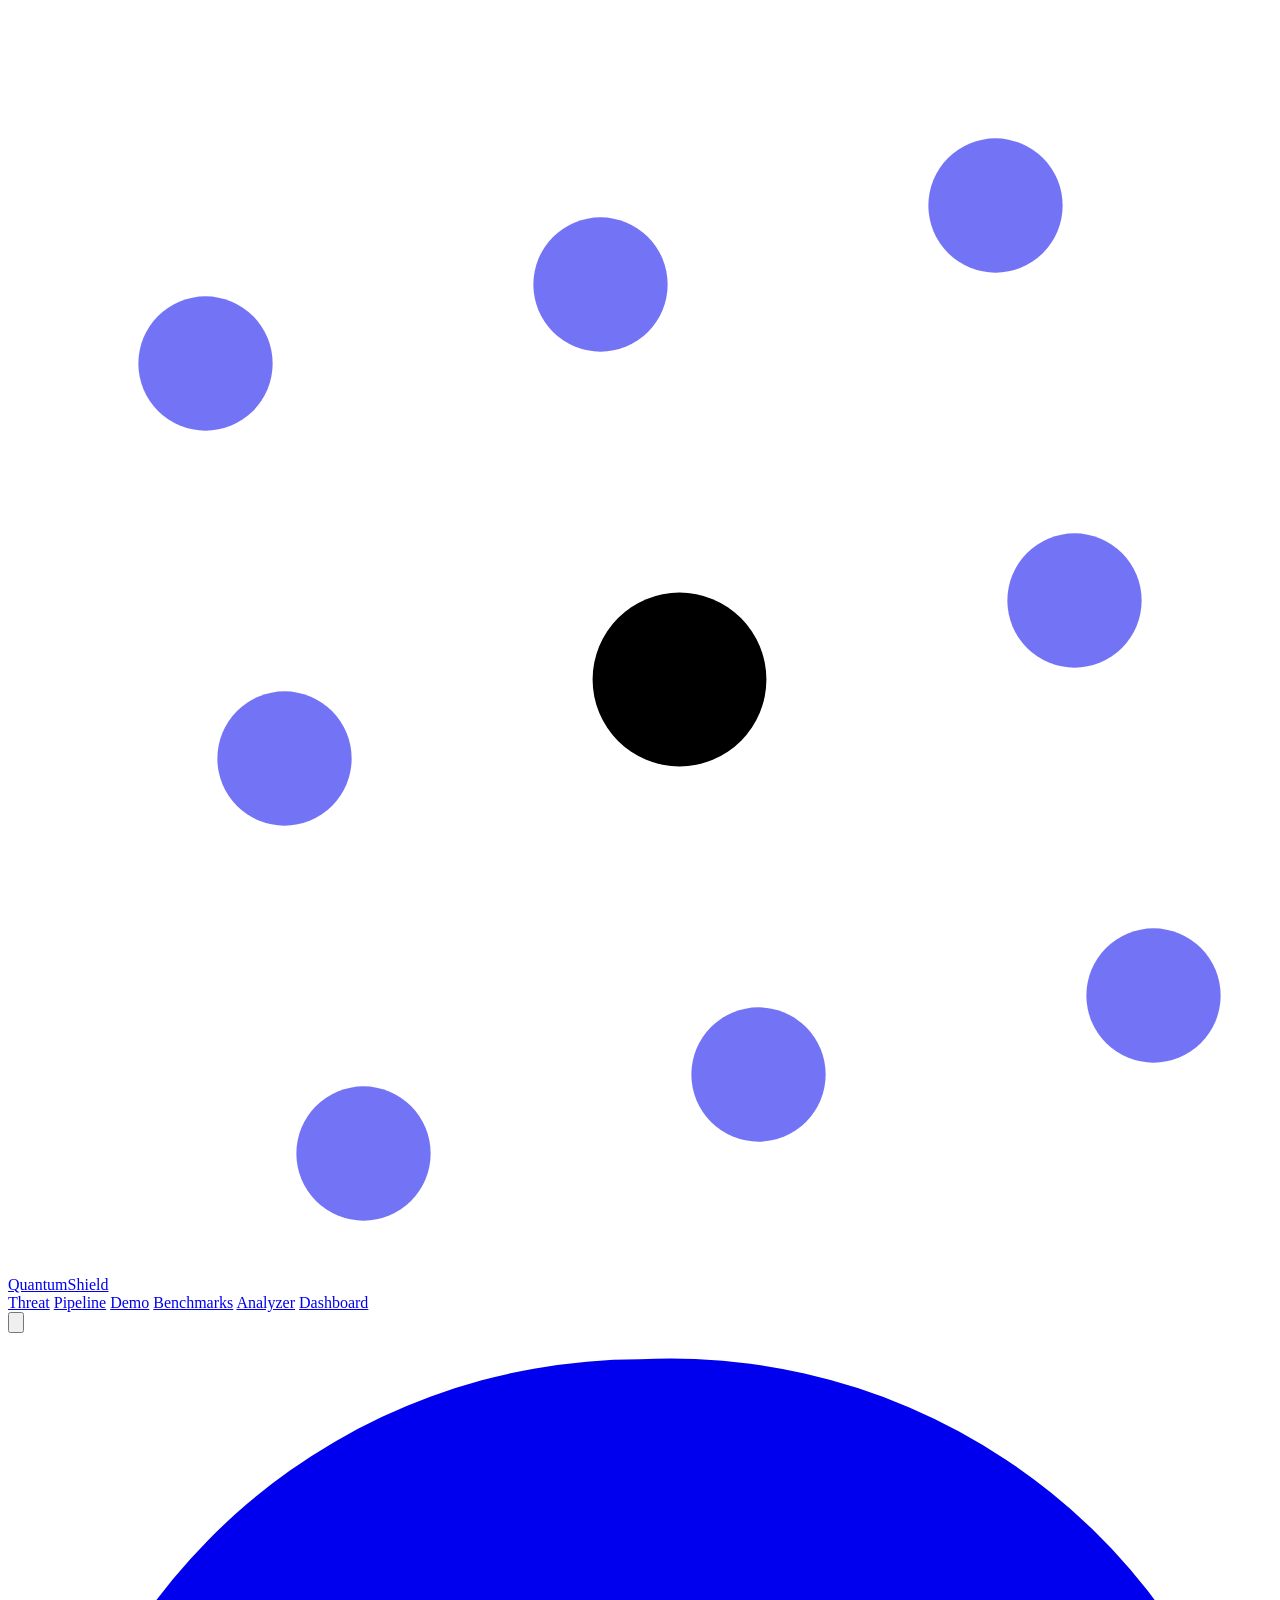
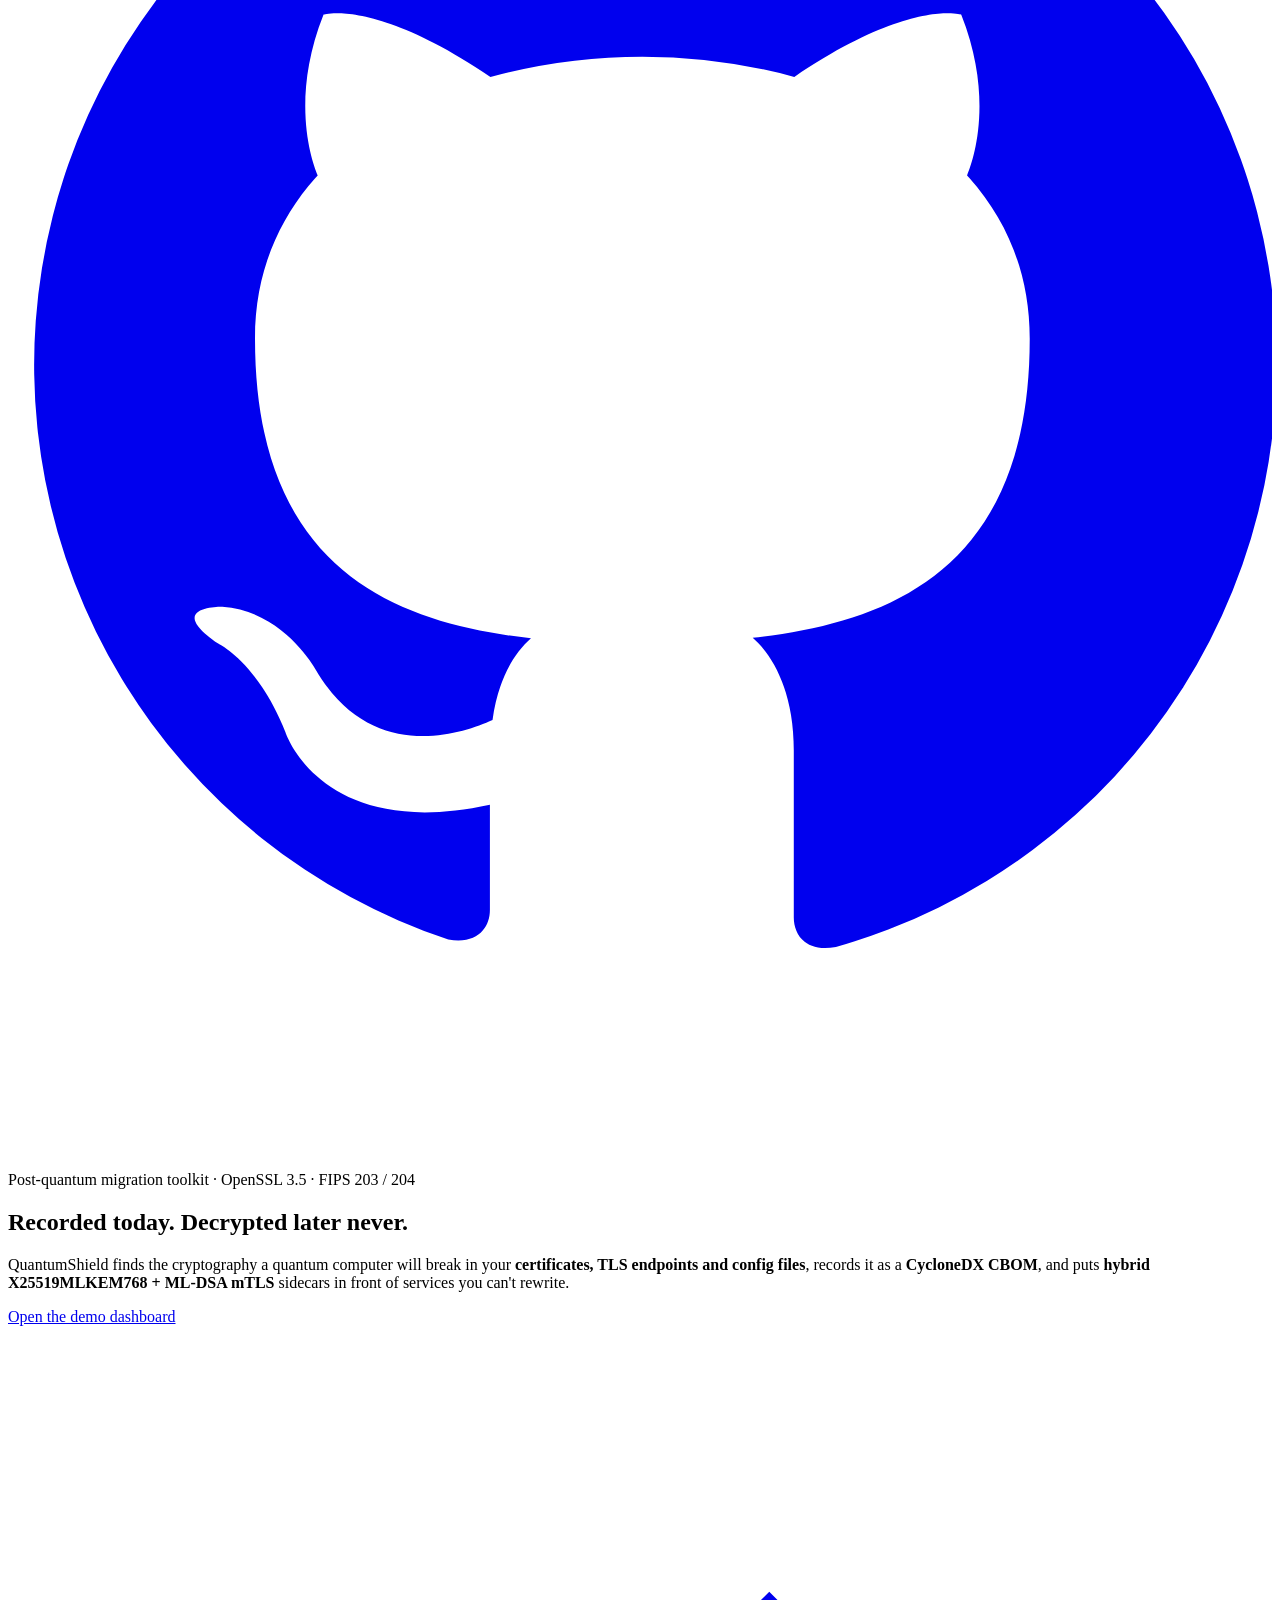
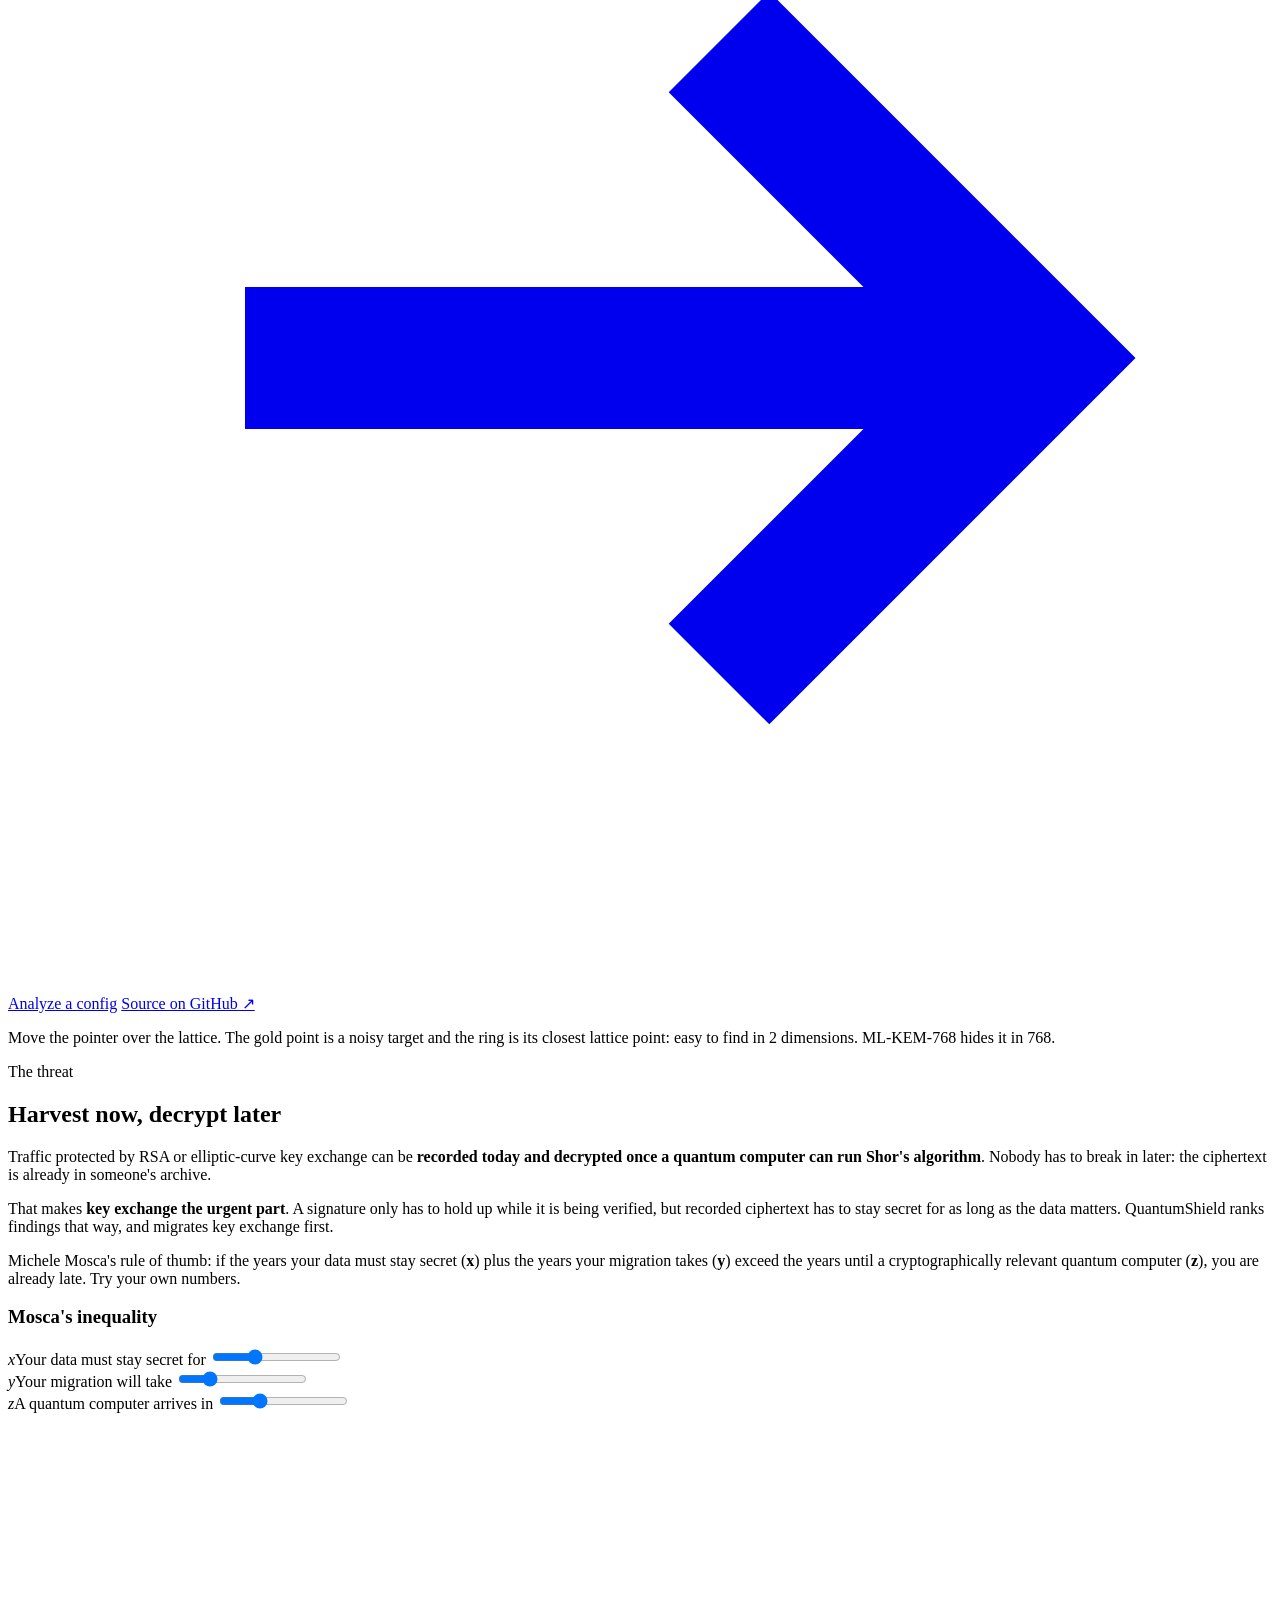
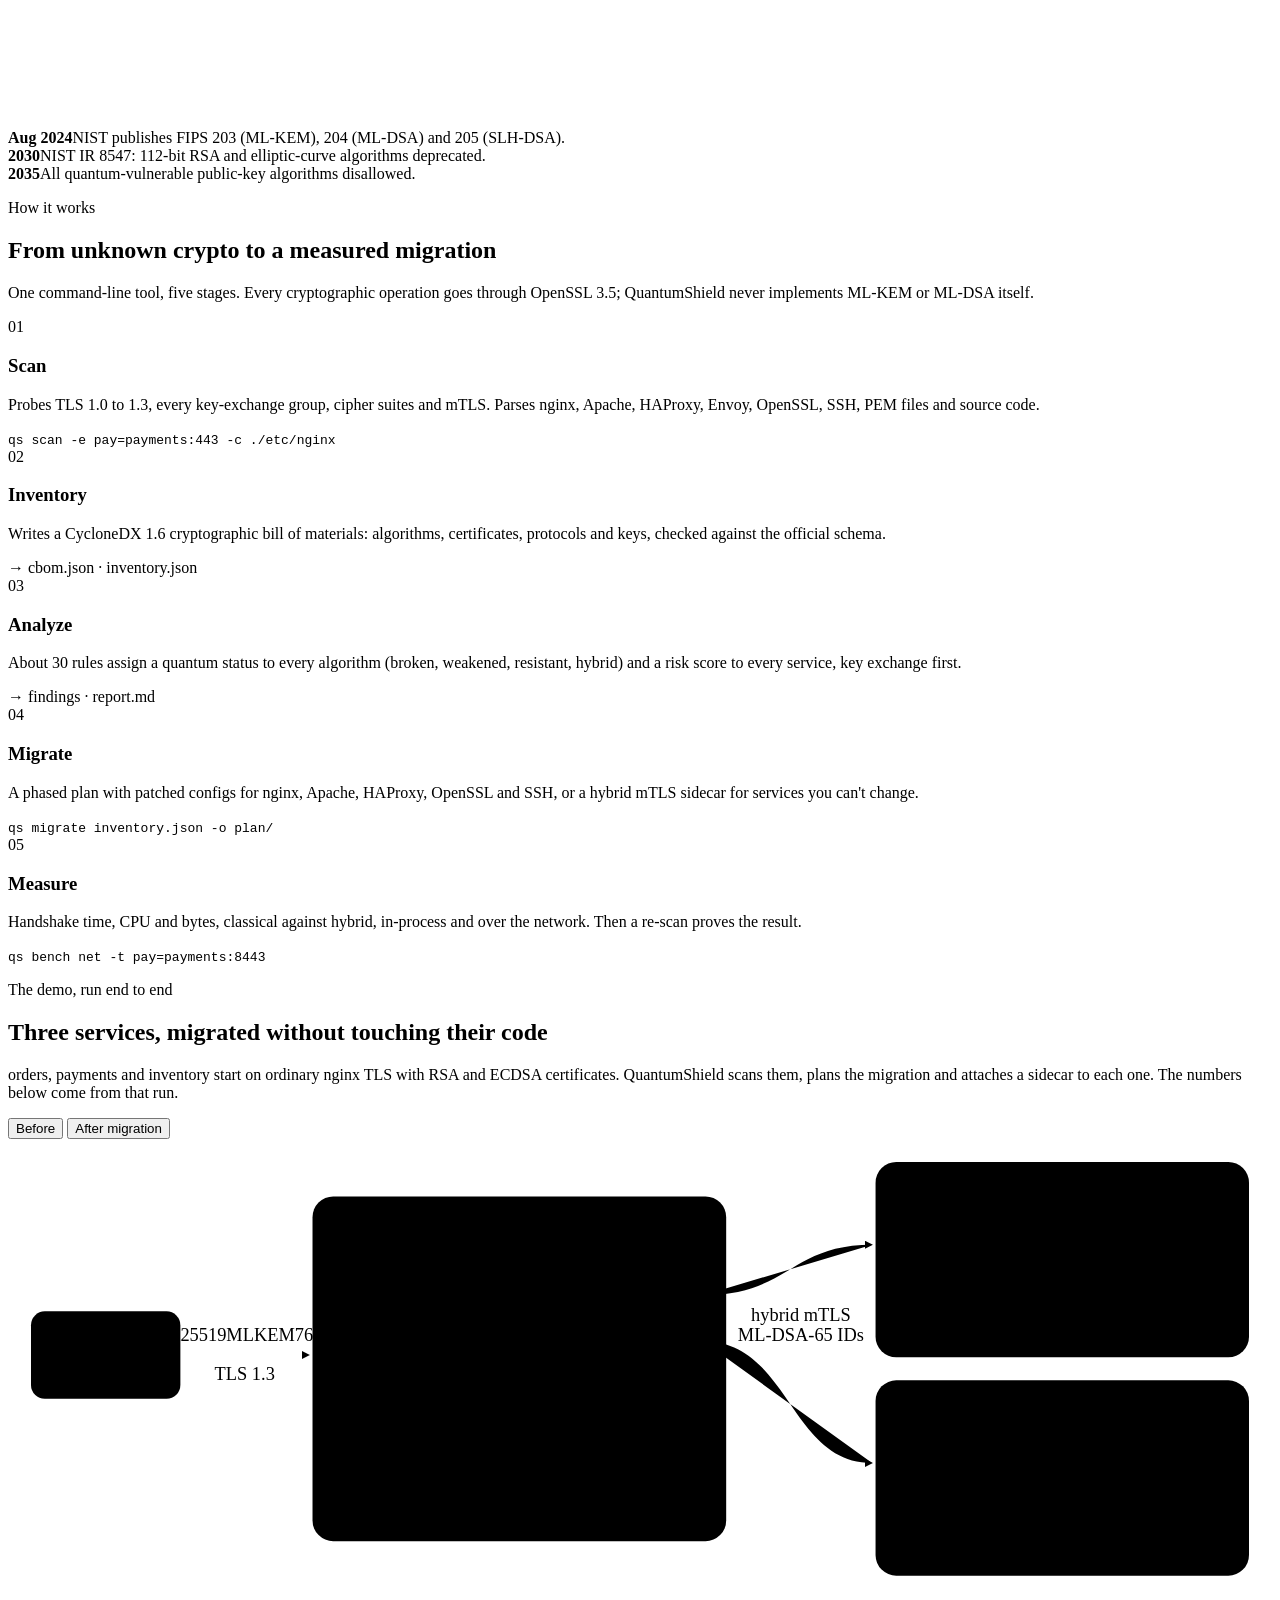
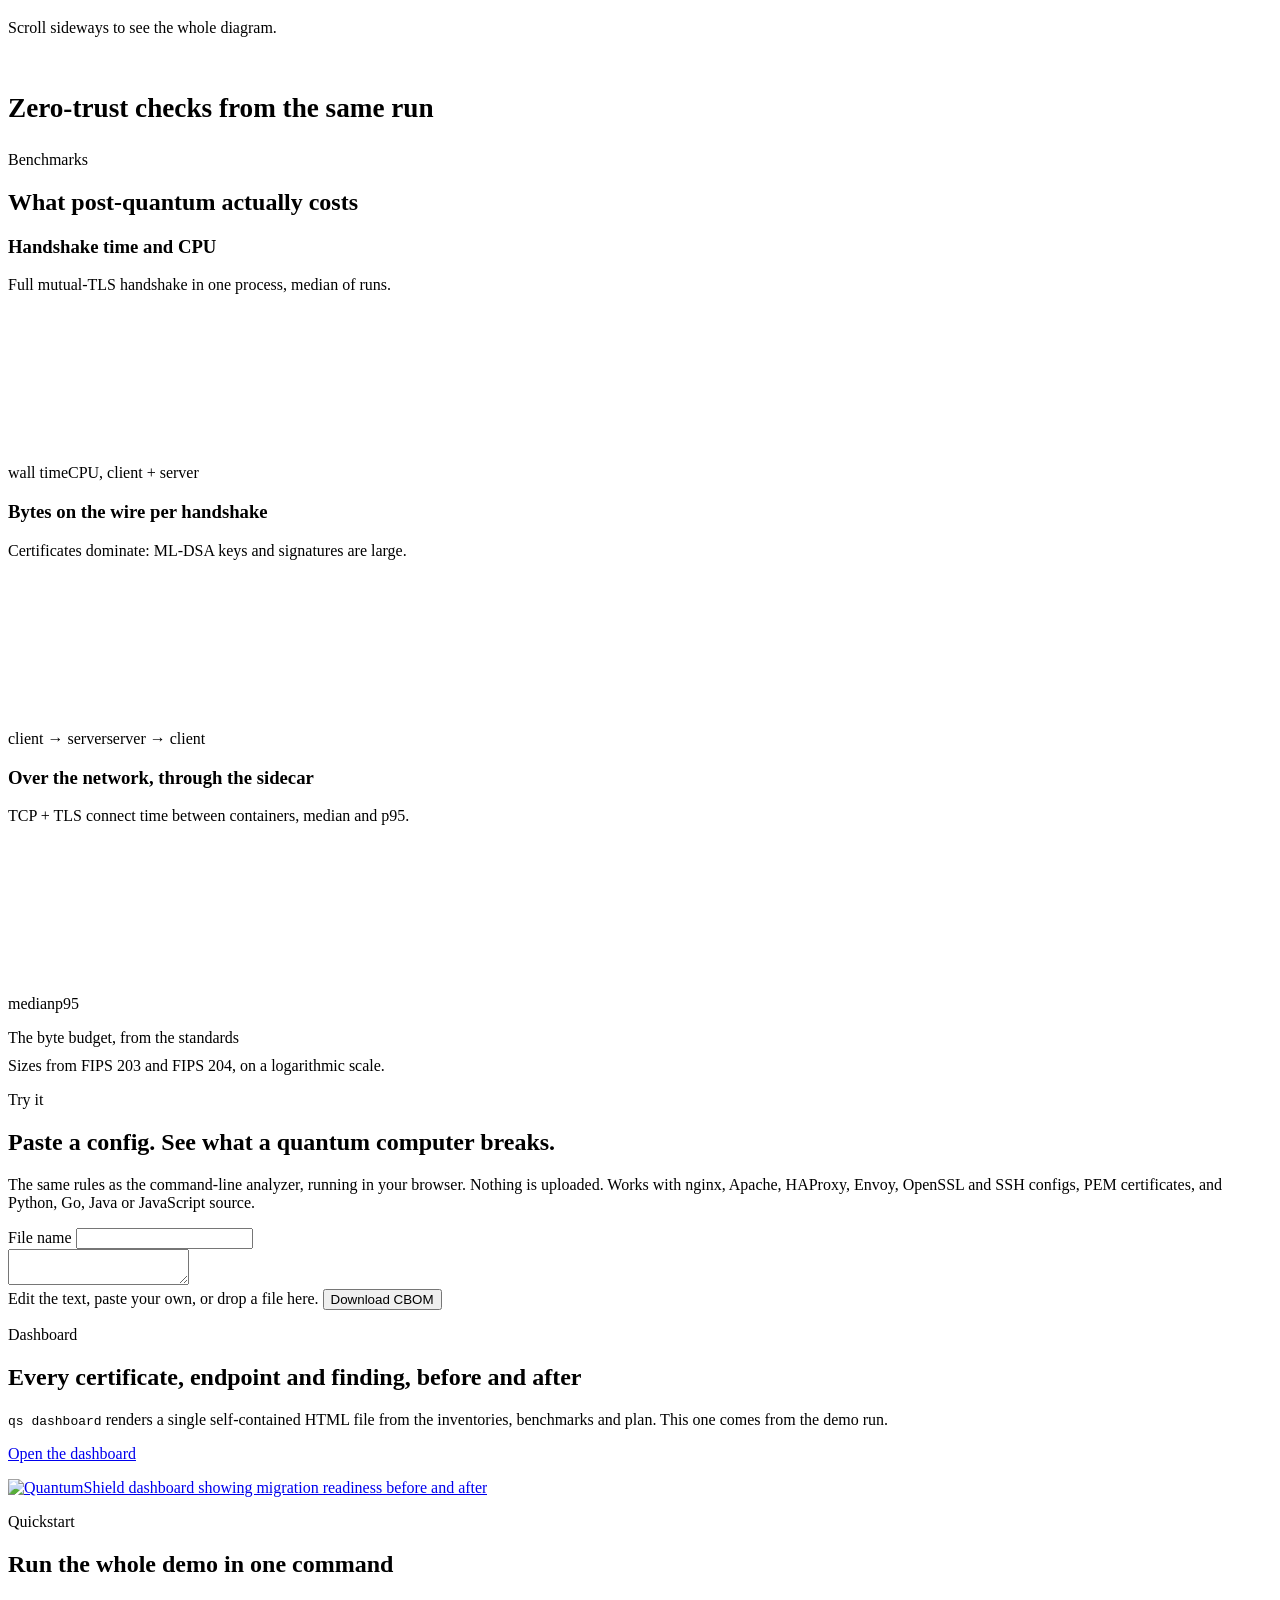
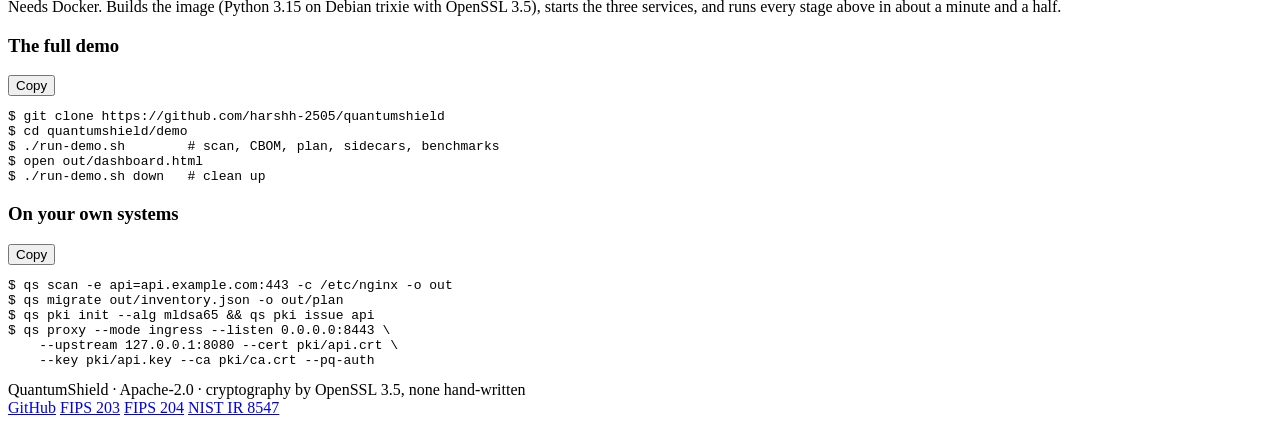
==== web/index.html @ e7e918ce "Harden the proxy and PKI, add the website and redesigned dashboard Proxy configs are validated at st" ====
<!doctype html>
<html lang="en">
<head>
<meta charset="utf-8">
<meta name="viewport" content="width=device-width, initial-scale=1, viewport-fit=cover">
<title>QuantumShield</title>
<meta name="description" content="Find the cryptography a quantum computer will break, inventory it as a CycloneDX CBOM, and move services to hybrid X25519MLKEM768 + ML-DSA mTLS without touching their code.">
<meta name="theme-color" content="#090d16">
<meta property="og:title" content="QuantumShield">
<meta property="og:description" content="Post-quantum migration toolkit: CBOM scanner, analyzer, migration planner and hybrid ML-KEM mTLS sidecar.">
<meta property="og:image" content="/assets/og.png">
<link rel="icon" href="/assets/favicon.svg" type="image/svg+xml">
<link rel="preload" href="/assets/fonts/unbounded-var.woff2" as="font" type="font/woff2" crossorigin>
<link rel="stylesheet" href="/assets/tokens.css">
<link rel="stylesheet" href="/assets/site.css">
<script src="/assets/theme.js"></script>
</head>
<body>

<header class="top">
  <div class="wrap">
    <a class="brand" href="#top" aria-label="QuantumShield home">
      <svg viewBox="0 0 32 32" aria-hidden="true">
        <g fill="currentColor" opacity=".55">
          <circle cx="5" cy="9" r="1.7"/><circle cx="15" cy="7" r="1.7"/><circle cx="25" cy="5" r="1.7"/>
          <circle cx="7" cy="19" r="1.7"/><circle cx="27" cy="15" r="1.7"/>
          <circle cx="9" cy="29" r="1.7"/><circle cx="19" cy="27" r="1.7"/><circle cx="29" cy="25" r="1.7"/>
        </g>
        <circle cx="17" cy="17" r="2.2" fill="var(--gold)"/>
        <circle cx="17" cy="17" r="6" fill="none" stroke="var(--gold)" stroke-width="1.4"/>
      </svg>
      QuantumShield
    </a>
    <nav class="nav" aria-label="Sections">
      <a href="#threat">Threat</a>
      <a href="#pipeline">Pipeline</a>
      <a href="#demo">Demo</a>
      <a href="#bench">Benchmarks</a>
      <a href="#analyzer">Analyzer</a>
      <a href="/dashboard">Dashboard</a>
    </nav>
    <div class="top-actions">
      <button class="icon-btn" id="theme" type="button" aria-label="Switch colour theme">
        <svg viewBox="0 0 24 24" fill="none" stroke="currentColor" stroke-width="1.8" aria-hidden="true"><circle cx="12" cy="12" r="4.5"/><path d="M12 2.5v2M12 19.5v2M2.5 12h2M19.5 12h2M5.3 5.3l1.4 1.4M17.3 17.3l1.4 1.4M5.3 18.7l1.4-1.4M17.3 6.7l1.4-1.4"/></svg>
      </button>
      <a class="icon-btn" href="https://github.com/harshh-2505/quantumshield" aria-label="Source code on GitHub">
        <svg viewBox="0 0 24 24" fill="currentColor" aria-hidden="true"><path d="M12 .5a11.5 11.5 0 0 0-3.64 22.41c.58.1.79-.25.79-.56v-2c-3.2.7-3.88-1.37-3.88-1.37-.52-1.33-1.28-1.69-1.28-1.69-1.05-.72.08-.7.08-.7 1.16.08 1.77 1.19 1.77 1.19 1.03 1.77 2.7 1.26 3.36.96.1-.75.4-1.26.73-1.55-2.55-.29-5.24-1.28-5.24-5.69 0-1.26.45-2.29 1.19-3.1-.12-.29-.52-1.46.11-3.05 0 0 .97-.31 3.17 1.18a11 11 0 0 1 5.77 0c2.2-1.49 3.17-1.18 3.17-1.18.63 1.59.23 2.76.11 3.05.74.81 1.19 1.84 1.19 3.1 0 4.42-2.7 5.39-5.26 5.68.41.36.78 1.06.78 2.14v3.17c0 .31.21.67.8.56A11.5 11.5 0 0 0 12 .5Z"/></svg>
      </a>
    </div>
  </div>
</header>

<main id="top">
<!-- ================================================================ hero -->
<section class="hero" aria-labelledby="hero-title">
  <canvas id="lattice" aria-hidden="true"></canvas>
  <div class="wrap">
    <p class="eyebrow">Post-quantum migration toolkit · OpenSSL 3.5 · FIPS 203 / 204</p>
    <h1 id="hero-title">Recorded today. Decrypted <span class="strike">later</span> <span class="never">never.</span></h1>
    <p class="lede">QuantumShield finds the cryptography a quantum computer will break in your
      <strong>certificates, TLS endpoints and config files</strong>, records it as a
      <strong>CycloneDX CBOM</strong>, and puts <strong>hybrid X25519MLKEM768 + ML-DSA mTLS</strong>
      sidecars in front of services you can't rewrite.</p>
    <div class="cta">
      <a class="btn btn-gold" href="/dashboard">Open the demo dashboard
        <svg viewBox="0 0 16 16" fill="none" stroke="currentColor" stroke-width="1.8" aria-hidden="true"><path d="M3 8h10M9 4l4 4-4 4"/></svg></a>
      <a class="btn btn-line" href="#analyzer">Analyze a config</a>
      <a class="btn btn-text" href="https://github.com/harshh-2505/quantumshield">Source on GitHub ↗</a>
    </div>
    <div class="readout" id="readout" aria-label="Results from the demo run"></div>
    <p class="hero-caption"><span>Move the pointer over the lattice. The gold point is a noisy target and the ring is its closest lattice point: easy to find in 2 dimensions. ML-KEM-768 hides it in 768.</span></p>
  </div>
</section>

<!-- ================================================================ threat -->
<section class="block" id="threat" aria-labelledby="threat-title">
  <div class="wrap split">
    <div class="prose">
      <p class="eyebrow">The threat</p>
      <h2 class="h-section" id="threat-title" style="color:var(--ink)">Harvest now, decrypt later</h2>
      <p>Traffic protected by RSA or elliptic-curve key exchange can be <strong>recorded today and
        decrypted once a quantum computer can run Shor's algorithm</strong>. Nobody has to break in
        later: the ciphertext is already in someone's archive.</p>
      <p>That makes <strong>key exchange the urgent part</strong>. A signature only has to hold up
        while it is being verified, but recorded ciphertext has to stay secret for as long as the
        data matters. QuantumShield ranks findings that way, and migrates key exchange first.</p>
      <p>Michele Mosca's rule of thumb: if the years your data must stay secret (<b>x</b>) plus the
        years your migration takes (<b>y</b>) exceed the years until a cryptographically relevant
        quantum computer (<b>z</b>), you are already late. Try your own numbers.</p>
    </div>
    <div class="panel mosca" id="mosca">
      <div class="mosca-top">
        <h3>Mosca's inequality</h3>
        <span class="formula" id="mosca-formula" aria-live="polite"></span>
      </div>
      <div class="sliders">
        <div class="slider">
          <label for="mx"><i>x</i>Your data must stay secret for</label>
          <output for="mx" id="mx-out"></output>
          <input type="range" id="mx" min="1" max="30" value="10">
        </div>
        <div class="slider">
          <label for="my"><i>y</i>Your migration will take</label>
          <output for="my" id="my-out"></output>
          <input type="range" id="my" min="1" max="15" value="4">
        </div>
        <div class="slider">
          <label for="mz"><i>z</i>A quantum computer arrives in</label>
          <output for="mz" id="mz-out"></output>
          <input type="range" id="mz" min="2" max="30" value="10">
        </div>
      </div>
      <svg class="timeline" id="mosca-chart" viewBox="0 0 640 150" preserveAspectRatio="xMinYMin meet" role="img" aria-label="Timeline of migration, secrecy window and quantum computer arrival"></svg>
      <div class="verdict" id="mosca-verdict"><span class="dot"></span><p></p></div>
      <div class="milestones">
        <div><b>Aug 2024</b><span>NIST publishes FIPS 203 (ML-KEM), 204 (ML-DSA) and 205 (SLH-DSA).</span></div>
        <div><b>2030</b><span>NIST IR 8547: 112-bit RSA and elliptic-curve algorithms deprecated.</span></div>
        <div><b>2035</b><span>All quantum-vulnerable public-key algorithms disallowed.</span></div>
      </div>
    </div>
  </div>
</section>

<!-- ================================================================ pipeline -->
<section class="block" id="pipeline" aria-labelledby="pipeline-title">
  <div class="wrap">
    <div class="head">
      <p class="eyebrow">How it works</p>
      <h2 class="h-section" id="pipeline-title">From unknown crypto to a measured migration</h2>
      <p class="lede">One command-line tool, five stages. Every cryptographic operation goes through
        OpenSSL 3.5; QuantumShield never implements ML-KEM or ML-DSA itself.</p>
    </div>
    <ol class="pipeline" style="list-style:none;margin:0;padding:0">
      <li class="step">
        <span class="n">01</span>
        <h3>Scan</h3>
        <p>Probes TLS 1.0 to 1.3, every key-exchange group, cipher suites and mTLS. Parses nginx, Apache, HAProxy, Envoy, OpenSSL, SSH, PEM files and source code.</p>
        <code>qs scan -e pay=payments:443 -c ./etc/nginx</code>
      </li>
      <li class="step">
        <span class="n">02</span>
        <h3>Inventory</h3>
        <p>Writes a CycloneDX 1.6 cryptographic bill of materials: algorithms, certificates, protocols and keys, checked against the official schema.</p>
        <span class="out">→ cbom.json · inventory.json</span>
      </li>
      <li class="step">
        <span class="n">03</span>
        <h3>Analyze</h3>
        <p>About 30 rules assign a quantum status to every algorithm (broken, weakened, resistant, hybrid) and a risk score to every service, key exchange first.</p>
        <span class="out">→ findings · report.md</span>
      </li>
      <li class="step">
        <span class="n">04</span>
        <h3>Migrate</h3>
        <p>A phased plan with patched configs for nginx, Apache, HAProxy, OpenSSL and SSH, or a hybrid mTLS sidecar for services you can't change.</p>
        <code>qs migrate inventory.json -o plan/</code>
      </li>
      <li class="step">
        <span class="n">05</span>
        <h3>Measure</h3>
        <p>Handshake time, CPU and bytes, classical against hybrid, in-process and over the network. Then a re-scan proves the result.</p>
        <code>qs bench net -t pay=payments:8443</code>
      </li>
    </ol>
  </div>
</section>

<!-- ================================================================ demo -->
<section class="block" id="demo" aria-labelledby="demo-title">
  <div class="wrap">
    <div class="head">
      <p class="eyebrow">The demo, run end to end</p>
      <h2 class="h-section" id="demo-title">Three services, migrated without touching their code</h2>
      <p class="lede">orders, payments and inventory start on ordinary nginx TLS with RSA and ECDSA
        certificates. QuantumShield scans them, plans the migration and attaches a sidecar to each
        one. The numbers below come from that run.</p>
    </div>
    <div class="demo-bar">
      <div class="seg" role="group" aria-label="Show results">
        <button type="button" id="show-before" aria-pressed="false">Before</button>
        <button type="button" id="show-after" aria-pressed="true">After migration</button>
      </div>
      <span class="small mono" id="demo-meta"></span>
    </div>
    <div class="svc-grid" id="services"></div>

    <div class="panel arch" role="img" aria-label="Architecture: each service gets a QuantumShield sidecar in its network namespace; services talk over hybrid ML-KEM mTLS">
      <svg viewBox="0 0 1100 400" aria-hidden="true">
        <defs>
          <marker id="ah" viewBox="0 0 10 10" refX="9" refY="5" markerWidth="7" markerHeight="7" orient="auto-start-reverse">
            <path d="M0 0L10 5L0 10z" class="ah"/>
          </marker>
        </defs>
        <!-- client -->
        <rect x="20" y="150" width="130" height="76" rx="12" class="box"/>
        <text x="85" y="183" text-anchor="middle" class="t1">client</text>
        <text x="85" y="204" text-anchor="middle" class="t3">curl · scanner</text>
        <path d="M150 188 H262" class="flow" marker-end="url(#ah)"/>
        <text x="206" y="176" text-anchor="middle" class="t4">X25519MLKEM768</text>
        <text x="206" y="210" text-anchor="middle" class="t3">TLS 1.3</text>

        <!-- orders pod -->
        <rect x="265" y="50" width="360" height="300" rx="18" class="pod"/>
        <text x="287" y="82" class="t1">orders</text>
        <text x="603" y="82" text-anchor="end" class="t3">one network namespace</text>
        <rect x="285" y="104" width="320" height="104" rx="12" class="sc"/>
        <text x="303" y="132" class="t2">QuantumShield sidecar</text>
        <text x="303" y="156" class="t3">ingress :8443  policy prefer</text>
        <text x="303" y="178" class="t3">egress  :9001 → payments</text>
        <text x="303" y="198" class="t3">egress  :9002 → inventory</text>
        <path d="M445 208 V252" class="loop"/>
        <text x="455" y="236" class="t3">loopback</text>
        <rect x="285" y="252" width="320" height="76" rx="12" class="box"/>
        <text x="303" y="282" class="t2">nginx · 127.0.0.1:443</text>
        <text x="303" y="306" class="t3">RSA-2048 certificate, unchanged</text>

        <!-- links -->
        <path d="M605 136 C 680 136, 680 92, 752 92" class="flow pq" marker-end="url(#ah)"/>
        <path d="M605 176 C 680 176, 680 282, 752 282" class="flow pq" marker-end="url(#ah)"/>
        <text x="690" y="158" text-anchor="middle" class="t4">hybrid mTLS</text>
        <text x="690" y="176" text-anchor="middle" class="t3">ML-DSA-65 IDs</text>

        <!-- payments pod -->
        <rect x="755" y="20" width="325" height="170" rx="18" class="pod"/>
        <text x="775" y="50" class="t1">payments</text>
        <rect x="773" y="64" width="289" height="62" rx="10" class="sc"/>
        <text x="789" y="90" class="t2">sidecar :8443  strict</text>
        <text x="789" y="112" class="t3">allow: spiffe://…/orders</text>
        <rect x="773" y="138" width="289" height="38" rx="10" class="box"/>
        <text x="789" y="162" class="t3">nginx · 127.0.0.1:443 · ECDSA P-256</text>

        <!-- inventory pod -->
        <rect x="755" y="210" width="325" height="170" rx="18" class="pod"/>
        <text x="775" y="240" class="t1">inventory</text>
        <rect x="773" y="254" width="289" height="62" rx="10" class="sc"/>
        <text x="789" y="280" class="t2">sidecar :8443  strict</text>
        <text x="789" y="302" class="t3">allow: spiffe://…/orders</text>
        <rect x="773" y="328" width="289" height="38" rx="10" class="box"/>
        <text x="789" y="352" class="t3">nginx · 127.0.0.1:443 · RSA-2048</text>
      </svg>
      <p class="arch-hint">Scroll sideways to see the whole diagram.</p>
    </div>

    <div class="head" style="margin:56px 0 0">
      <h3 class="h-section" style="font-size:clamp(1.3rem,2.4vw,1.7rem)">Zero-trust checks from the same run</h3>
    </div>
    <div class="zt" id="zt"></div>
  </div>
</section>

<!-- ================================================================ bench -->
<section class="block" id="bench" aria-labelledby="bench-title">
  <div class="wrap">
    <div class="head">
      <p class="eyebrow">Benchmarks</p>
      <h2 class="h-section" id="bench-title">What post-quantum actually costs</h2>
      <p class="lede" id="bench-lede"></p>
    </div>
    <div class="takeaway" id="takeaway"></div>
    <div class="bench-grid">
      <div class="panel chart">
        <h3>Handshake time and CPU</h3>
        <p class="sub">Full mutual-TLS handshake in one process, median of <span id="iters"></span> runs.</p>
        <svg id="ch-time" role="img" aria-label="Handshake time by scenario"></svg>
        <div class="legend"><span style="--c:var(--gold)">wall time</span><span style="--c:var(--info)">CPU, client + server</span></div>
      </div>
      <div class="panel chart">
        <h3>Bytes on the wire per handshake</h3>
        <p class="sub">Certificates dominate: ML-DSA keys and signatures are large.</p>
        <svg id="ch-bytes" role="img" aria-label="Bytes per handshake by scenario"></svg>
        <div class="legend"><span style="--c:var(--gold)">client → server</span><span style="--c:color-mix(in srgb, var(--gold) 45%, var(--bg-3))">server → client</span></div>
      </div>
      <div class="panel chart">
        <h3>Over the network, through the sidecar</h3>
        <p class="sub">TCP + TLS connect time between containers, median and p95.</p>
        <svg id="ch-net" role="img" aria-label="Connect time by network path"></svg>
        <div class="legend"><span style="--c:var(--safe)">median</span><span style="--c:color-mix(in srgb, var(--safe) 35%, var(--bg-3))">p95</span></div>
      </div>
      <div class="panel budget" id="budget">
        <h3 style="font:600 1rem var(--body)">The byte budget, from the standards</h3>
        <p class="sub small" style="margin-top:-6px">Sizes from FIPS 203 and FIPS 204, on a logarithmic scale.</p>
      </div>
    </div>
  </div>
</section>

<!-- ================================================================ analyzer -->
<section class="block" id="analyzer" aria-labelledby="an-title">
  <div class="wrap">
    <div class="head">
      <p class="eyebrow">Try it</p>
      <h2 class="h-section" id="an-title">Paste a config. See what a quantum computer breaks.</h2>
      <p class="lede">The same rules as the command-line analyzer, running in your browser. Nothing is
        uploaded. Works with nginx, Apache, HAProxy, Envoy, OpenSSL and SSH configs, PEM
        certificates, and Python, Go, Java or JavaScript source.</p>
    </div>
    <div class="an">
      <div class="panel an-in">
        <div class="tabs" role="tablist" aria-label="Sample files" id="an-tabs"></div>
        <div class="an-file">
          <label class="label" for="an-name">File name</label>
          <input id="an-name" spellcheck="false" autocomplete="off">
        </div>
        <div class="editor">
          <div class="gutter" id="an-gutter" aria-hidden="true"></div>
          <textarea id="an-text" spellcheck="false" autocomplete="off" aria-label="File contents"></textarea>
        </div>
        <div class="an-foot">
          <span class="small">Edit the text, paste your own, or drop a file here.</span>
          <button class="btn btn-line" type="button" id="an-cbom">Download CBOM</button>
        </div>
      </div>
      <div class="panel an-out" id="an-out" aria-live="polite"></div>
    </div>
  </div>
</section>

<!-- ================================================================ dashboard + quickstart -->
<section class="block" id="dashboard" aria-labelledby="dash-title">
  <div class="wrap dash-band">
    <div class="prose">
      <p class="eyebrow">Dashboard</p>
      <h2 class="h-section" id="dash-title" style="color:var(--ink)">Every certificate, endpoint and finding, before and after</h2>
      <p><code>qs dashboard</code> renders a single self-contained HTML file from the inventories,
        benchmarks and plan. This one comes from the demo run.</p>
      <p><a class="btn btn-gold" href="/dashboard" style="margin-top:8px">Open the dashboard</a></p>
    </div>
    <a class="shot" href="/dashboard" aria-label="Open the dashboard">
      <img src="/assets/dashboard-preview.webp" alt="QuantumShield dashboard showing migration readiness before and after" width="1400" height="900" loading="lazy">
    </a>
  </div>
</section>

<section class="block" id="start" aria-labelledby="start-title">
  <div class="wrap">
    <div class="head">
      <p class="eyebrow">Quickstart</p>
      <h2 class="h-section" id="start-title">Run the whole demo in one command</h2>
      <p class="lede">Needs Docker. Builds the image (Python 3.15 on Debian trixie with OpenSSL 3.5),
        starts the three services, and runs every stage above in about a minute and a half.</p>
    </div>
    <div class="qs-grid">
      <div>
        <h3>The full demo</h3>
        <div class="code"><button class="copy" type="button">Copy</button><pre><span class="p">$ </span>git clone https://github.com/harshh-2505/quantumshield
<span class="p">$ </span>cd quantumshield/demo
<span class="p">$ </span>./run-demo.sh        <span class="c"># scan, CBOM, plan, sidecars, benchmarks</span>
<span class="p">$ </span>open out/dashboard.html
<span class="p">$ </span>./run-demo.sh down   <span class="c"># clean up</span></pre></div>
      </div>
      <div>
        <h3>On your own systems</h3>
        <div class="code"><button class="copy" type="button">Copy</button><pre><span class="p">$ </span>qs scan -e api=api.example.com:443 -c /etc/nginx -o out
<span class="p">$ </span>qs migrate out/inventory.json -o out/plan
<span class="p">$ </span>qs pki init --alg mldsa65 &amp;&amp; qs pki issue api
<span class="p">$ </span>qs proxy --mode ingress --listen 0.0.0.0:8443 \
    --upstream 127.0.0.1:8080 --cert pki/api.crt \
    --key pki/api.key --ca pki/ca.crt --pq-auth</pre></div>
      </div>
    </div>
  </div>
</section>
</main>

<footer>
  <div class="wrap">
    <span>QuantumShield · Apache-2.0 · cryptography by OpenSSL 3.5, none hand-written</span>
    <nav aria-label="Footer">
      <a href="https://github.com/harshh-2505/quantumshield">GitHub</a>
      <a href="https://csrc.nist.gov/pubs/fips/203/final">FIPS 203</a>
      <a href="https://csrc.nist.gov/pubs/fips/204/final">FIPS 204</a>
      <a href="https://csrc.nist.gov/pubs/ir/8547/ipd">NIST IR 8547</a>
    </nav>
  </div>
</footer>

<script src="/assets/demo-data.js"></script>
<script src="/assets/analyzer.js"></script>
<script src="/assets/site.js"></script>
</body>
</html>
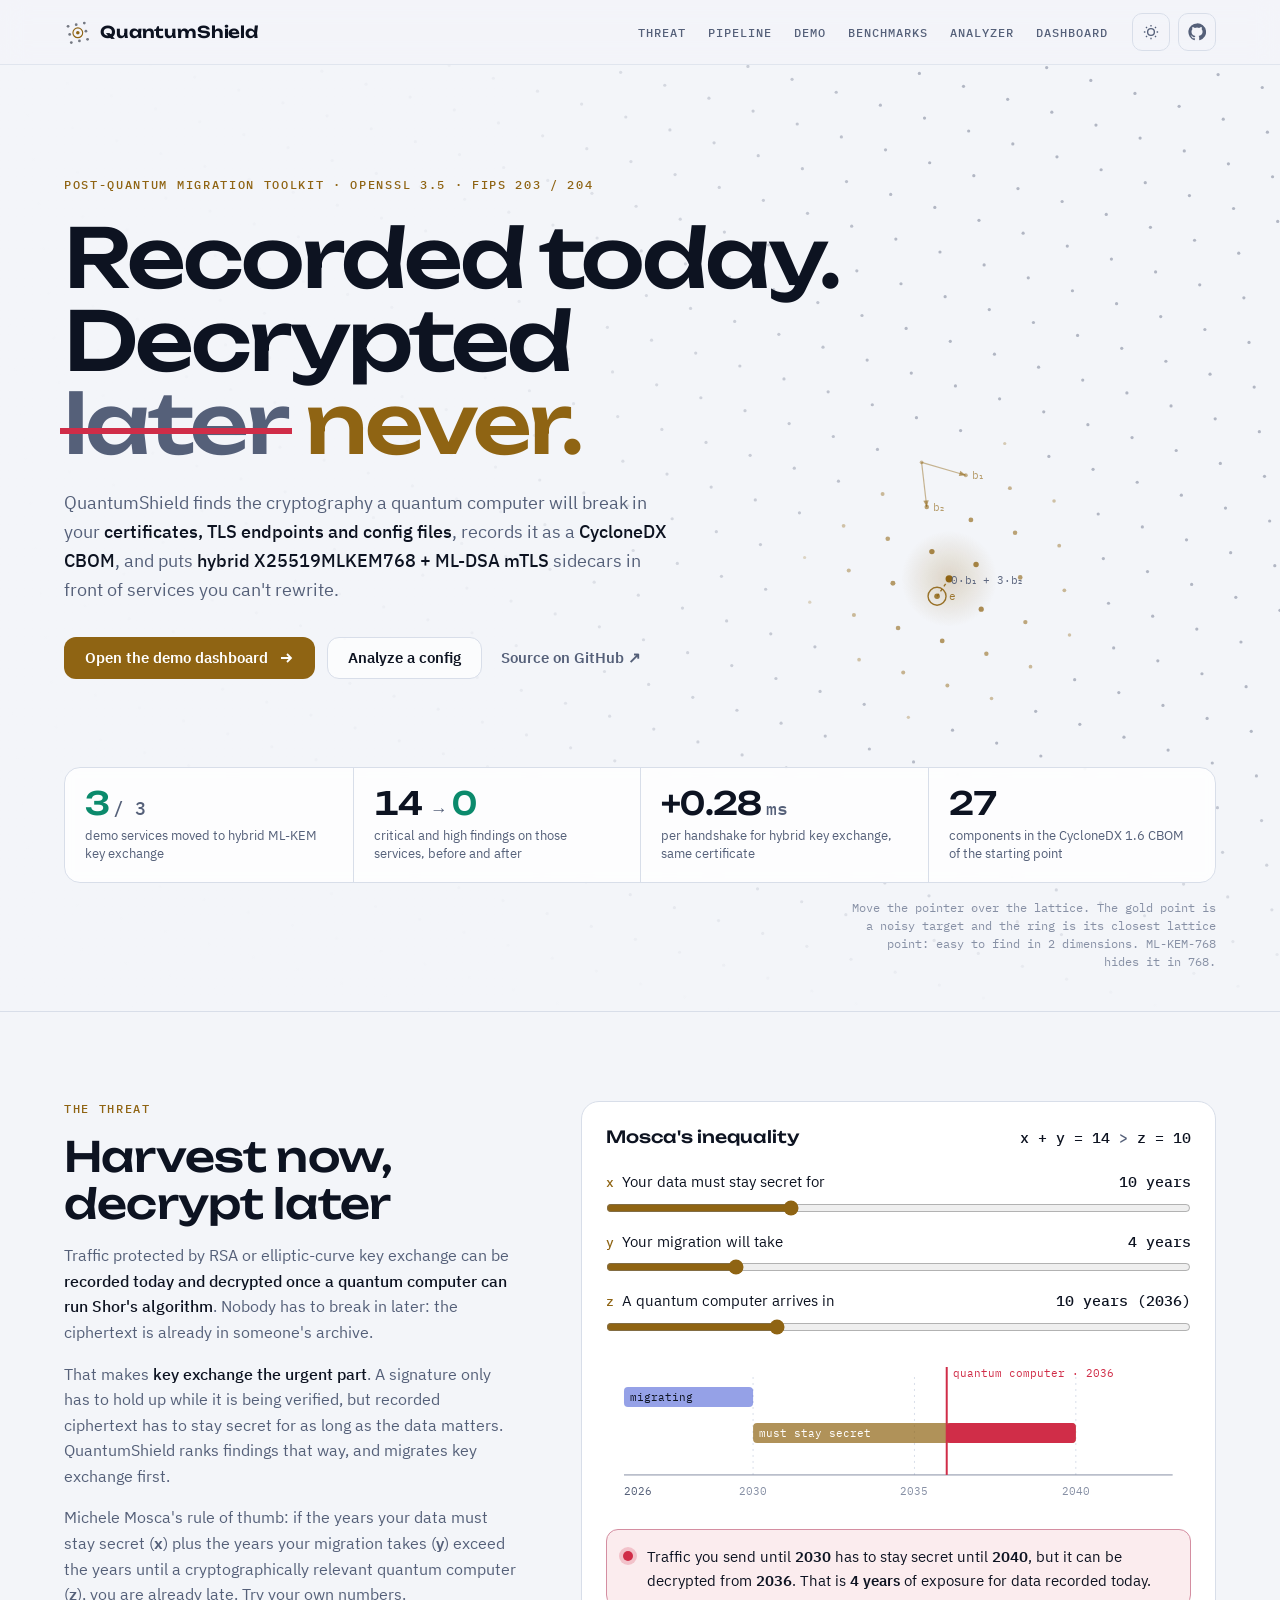
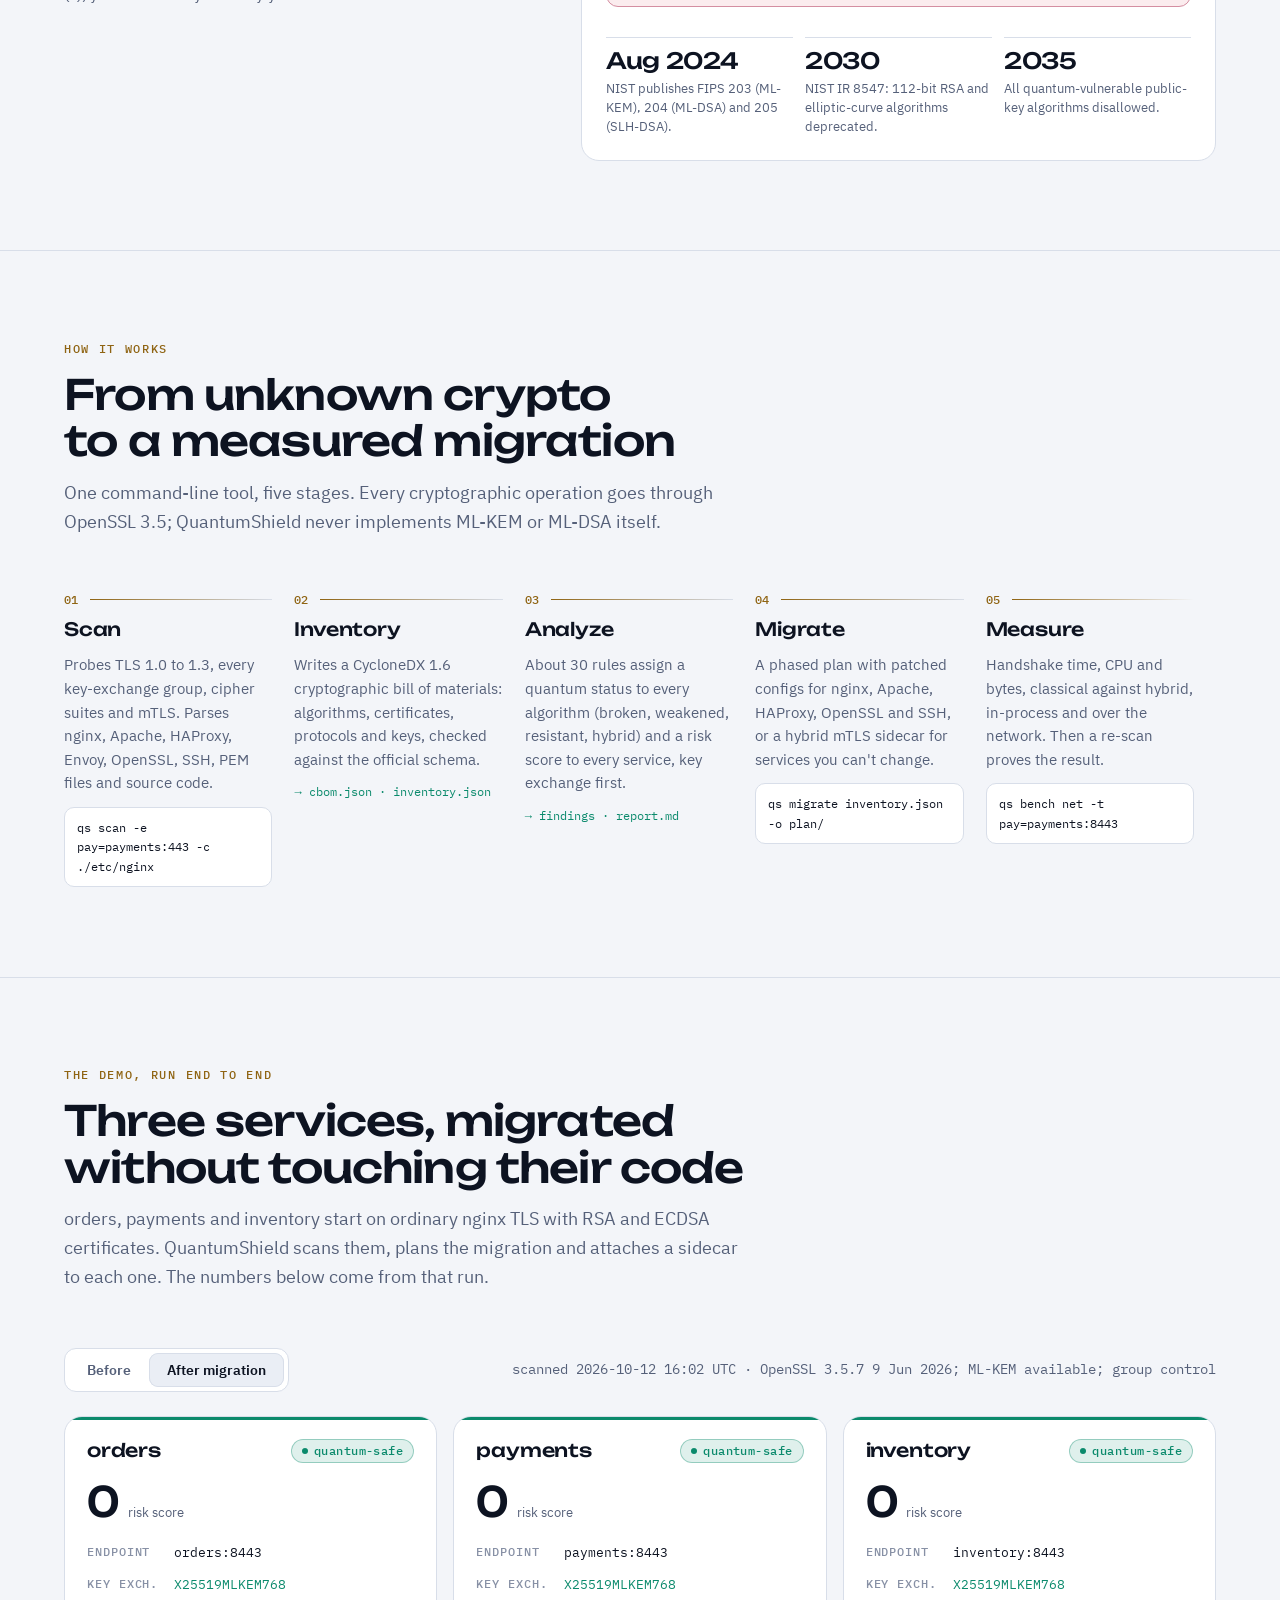
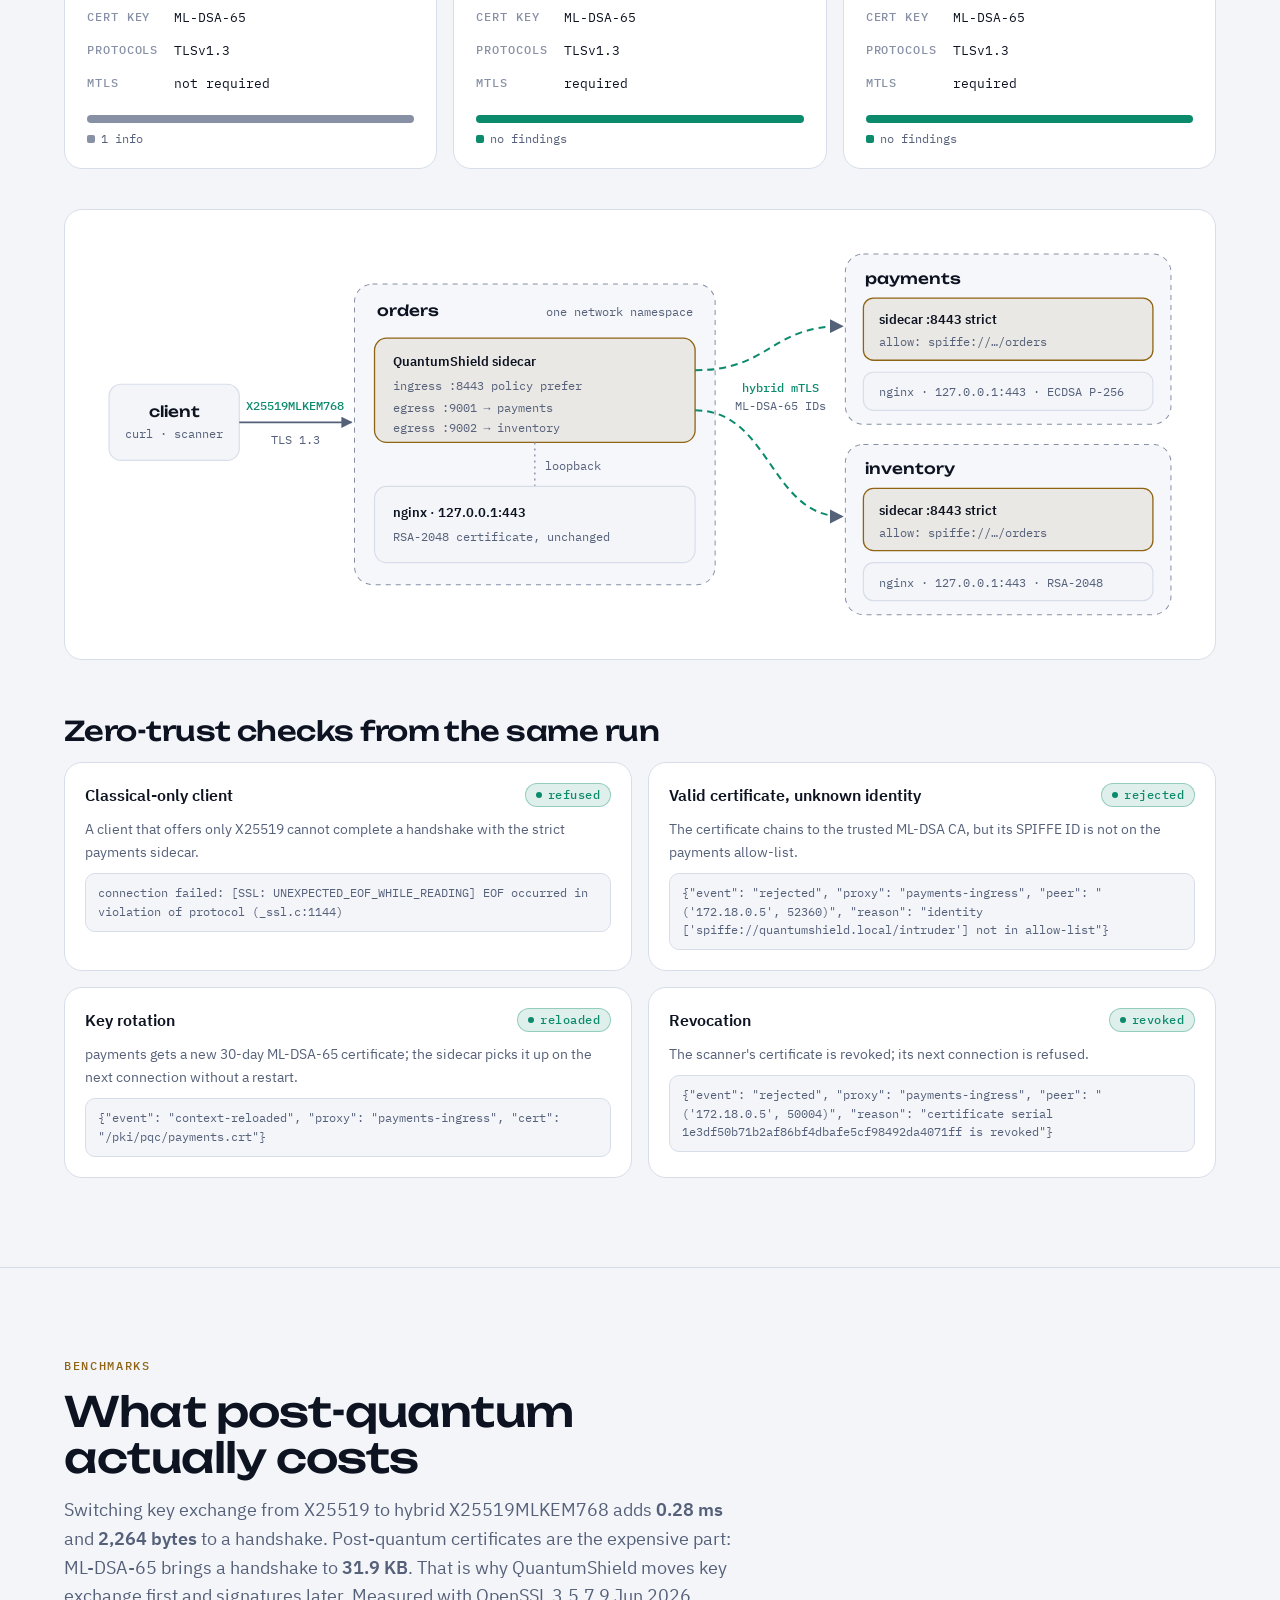
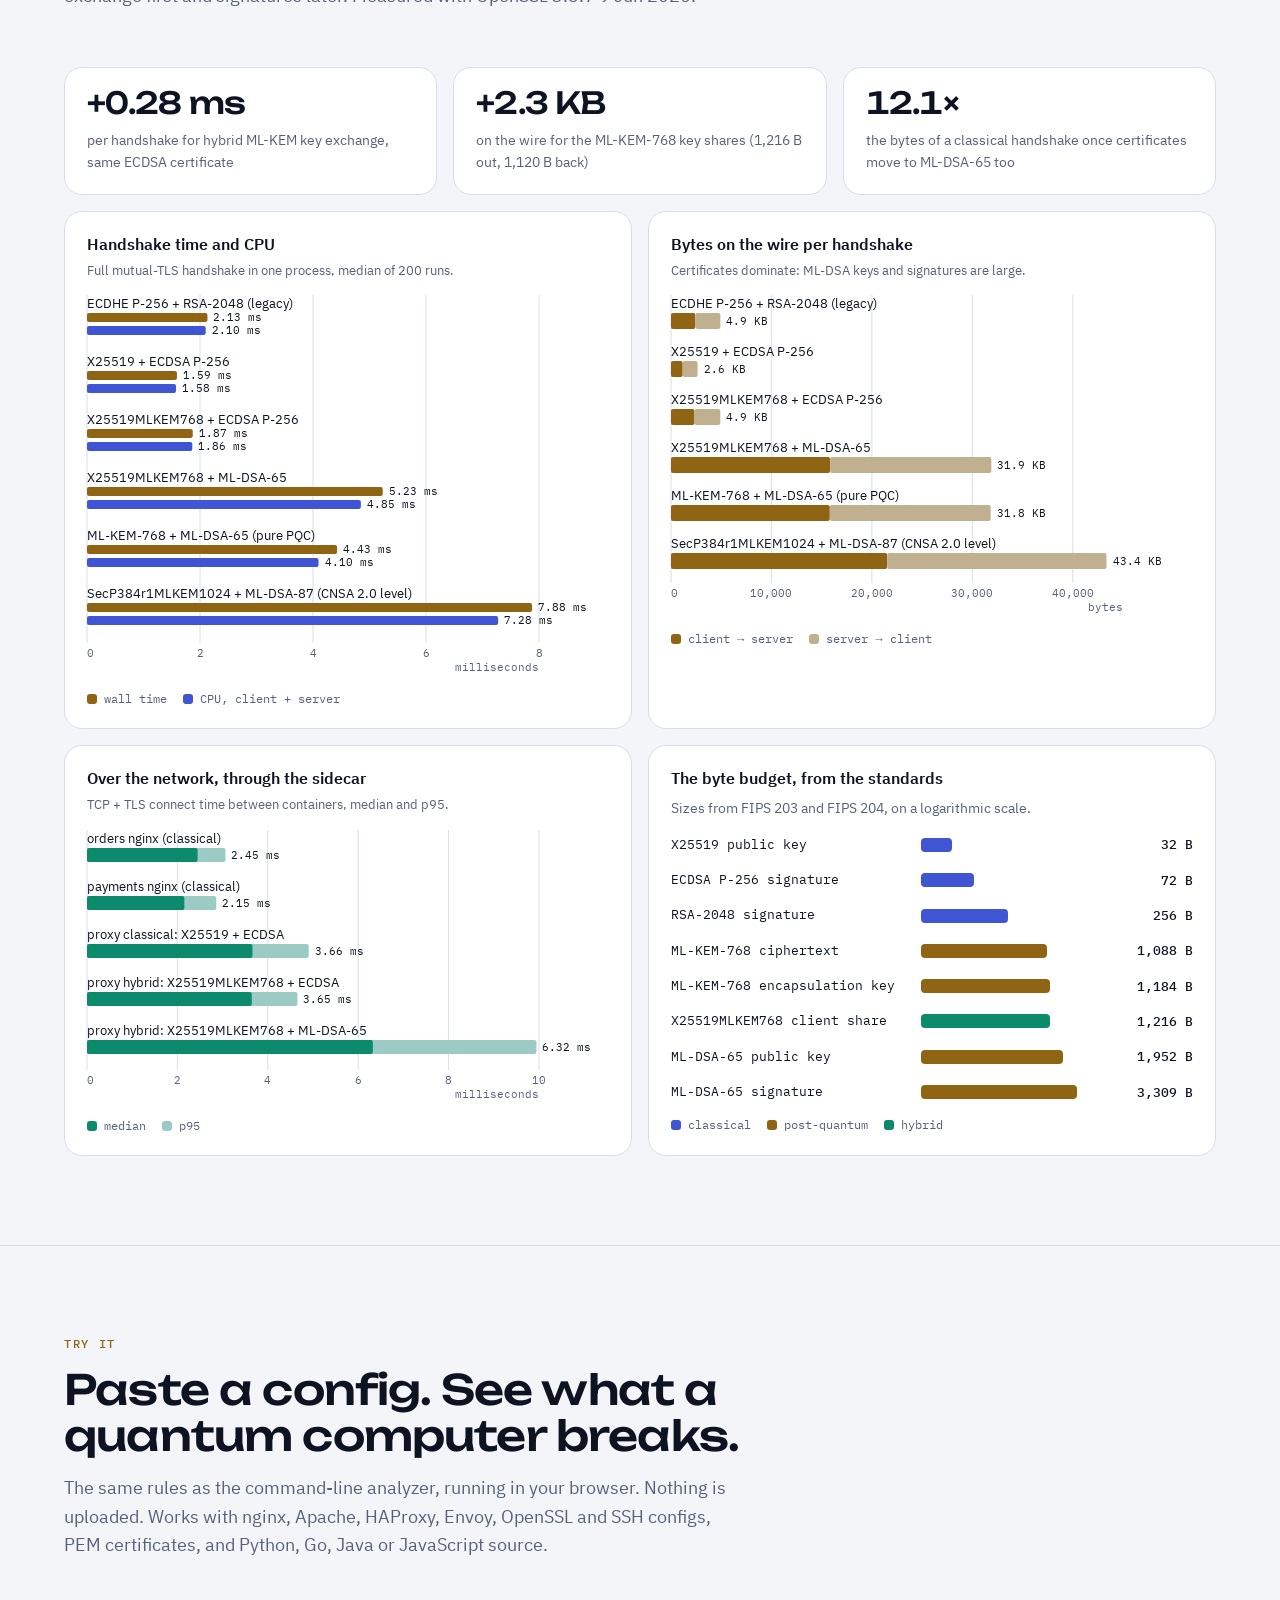
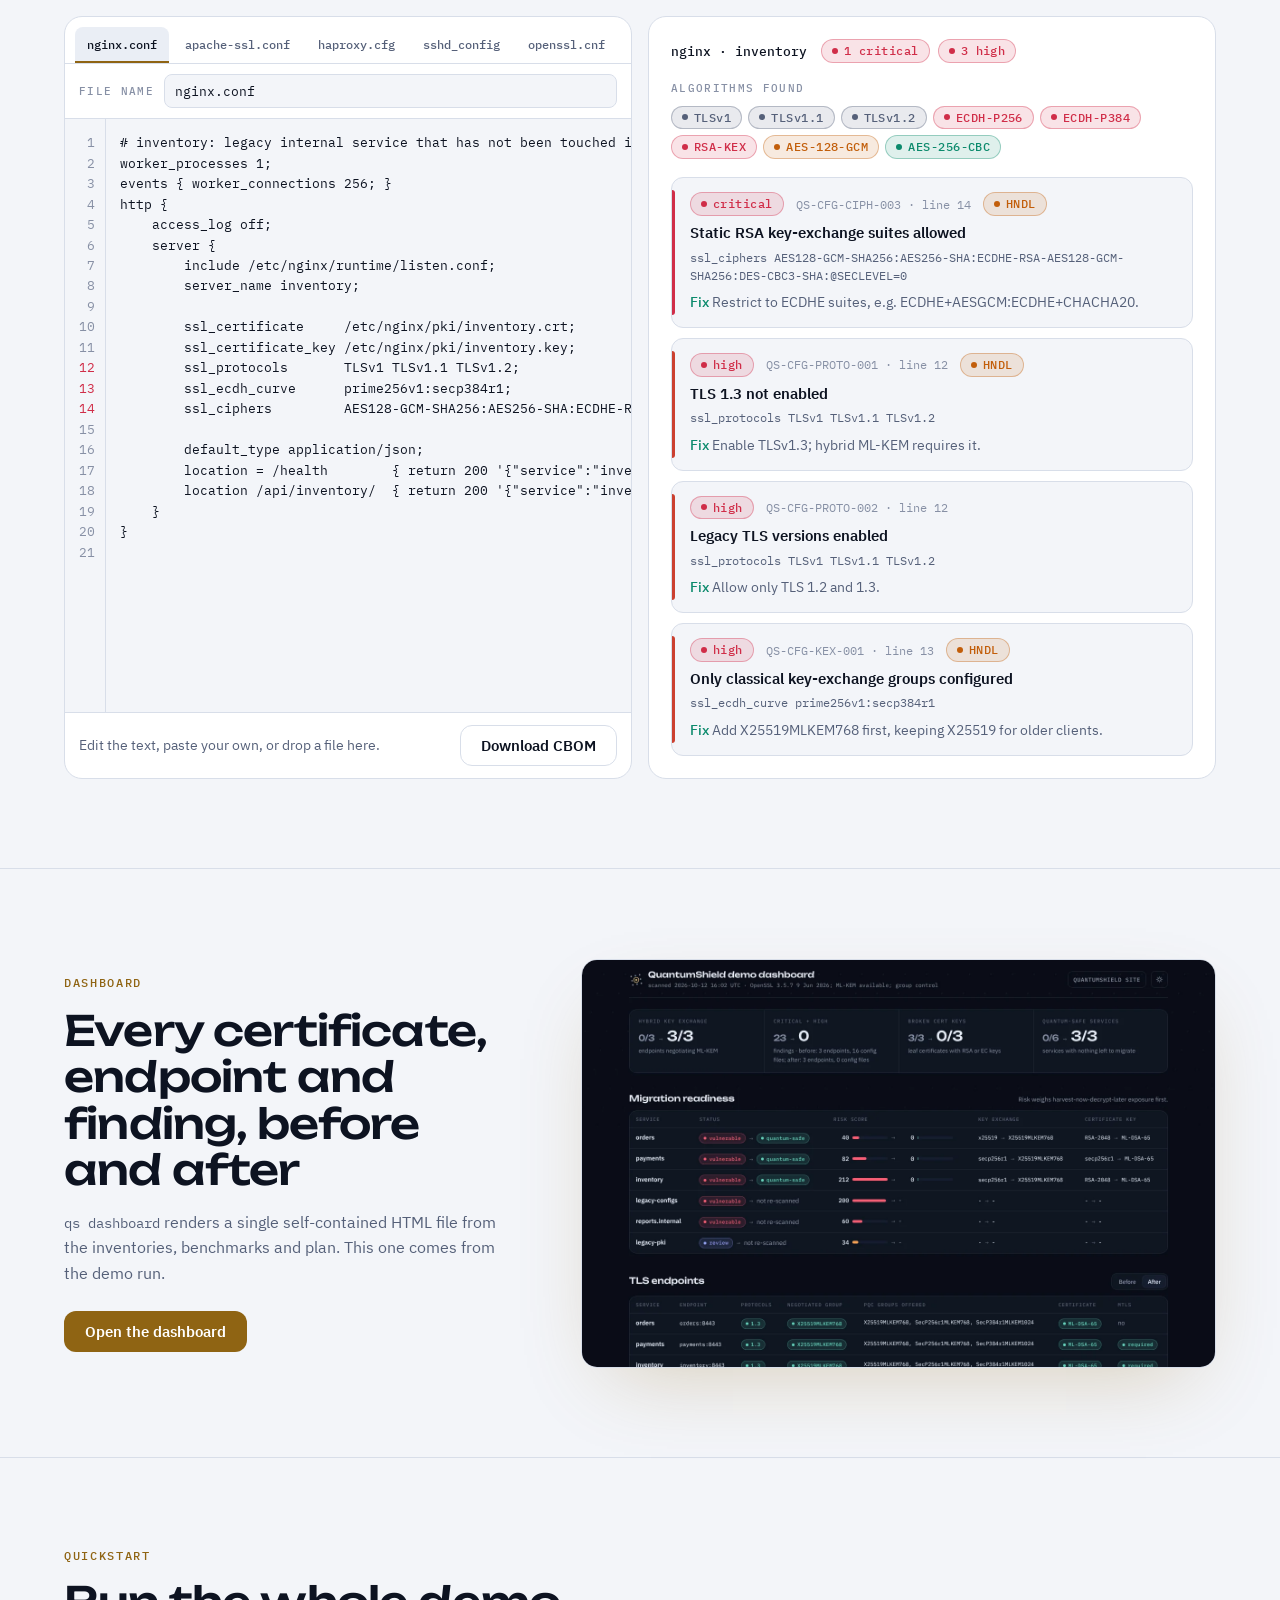
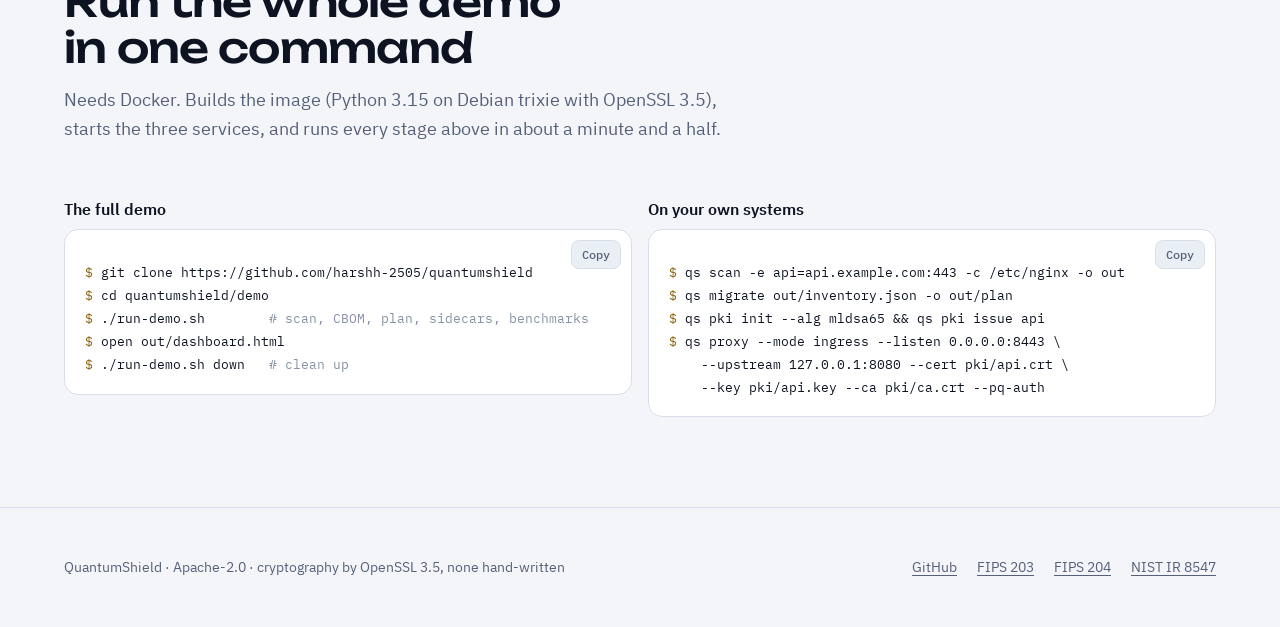
==== commit 61539594: "Run the config analyzer in the browser, with a parity test web/assets/analyzer.js ports the config, " ====
--- a/web/index.html
+++ b/web/index.html
@@ -8,12 +8,12 @@
 <meta name="theme-color" content="#090d16">
 <meta property="og:title" content="QuantumShield">
 <meta property="og:description" content="Post-quantum migration toolkit: CBOM scanner, analyzer, migration planner and hybrid ML-KEM mTLS sidecar.">
-<meta property="og:image" content="/assets/og.png">
-<link rel="icon" href="/assets/favicon.svg" type="image/svg+xml">
-<link rel="preload" href="/assets/fonts/unbounded-var.woff2" as="font" type="font/woff2" crossorigin>
-<link rel="stylesheet" href="/assets/tokens.css">
-<link rel="stylesheet" href="/assets/site.css">
-<script src="/assets/theme.js"></script>
+<meta property="og:image" content="assets/og.png">
+<link rel="icon" href="assets/favicon.svg" type="image/svg+xml">
+<link rel="preload" href="assets/fonts/unbounded-var.woff2" as="font" type="font/woff2" crossorigin>
+<link rel="stylesheet" href="assets/tokens.css">
+<link rel="stylesheet" href="assets/site.css">
+<script src="assets/theme.js"></script>
 </head>
 <body>
 
@@ -37,7 +37,7 @@
       <a href="#demo">Demo</a>
       <a href="#bench">Benchmarks</a>
       <a href="#analyzer">Analyzer</a>
-      <a href="/dashboard">Dashboard</a>
+      <a href="dashboard.html">Dashboard</a>
     </nav>
     <div class="top-actions">
       <button class="icon-btn" id="theme" type="button" aria-label="Switch colour theme">
@@ -62,7 +62,7 @@
       <strong>CycloneDX CBOM</strong>, and puts <strong>hybrid X25519MLKEM768 + ML-DSA mTLS</strong>
       sidecars in front of services you can't rewrite.</p>
     <div class="cta">
-      <a class="btn btn-gold" href="/dashboard">Open the demo dashboard
+      <a class="btn btn-gold" href="dashboard.html">Open the demo dashboard
         <svg viewBox="0 0 16 16" fill="none" stroke="currentColor" stroke-width="1.8" aria-hidden="true"><path d="M3 8h10M9 4l4 4-4 4"/></svg></a>
       <a class="btn btn-line" href="#analyzer">Analyze a config</a>
       <a class="btn btn-text" href="https://github.com/harshh-2505/quantumshield">Source on GitHub ↗</a>
@@ -323,10 +323,10 @@
       <h2 class="h-section" id="dash-title" style="color:var(--ink)">Every certificate, endpoint and finding, before and after</h2>
       <p><code>qs dashboard</code> renders a single self-contained HTML file from the inventories,
         benchmarks and plan. This one comes from the demo run.</p>
-      <p><a class="btn btn-gold" href="/dashboard" style="margin-top:8px">Open the dashboard</a></p>
-    </div>
-    <a class="shot" href="/dashboard" aria-label="Open the dashboard">
-      <img src="/assets/dashboard-preview.webp" alt="QuantumShield dashboard showing migration readiness before and after" width="1400" height="900" loading="lazy">
+      <p><a class="btn btn-gold" href="dashboard.html" style="margin-top:8px">Open the dashboard</a></p>
+    </div>
+    <a class="shot" href="dashboard.html" aria-label="Open the dashboard">
+      <img src="assets/dashboard-preview.webp" alt="QuantumShield dashboard showing migration readiness before and after" width="1400" height="900" loading="lazy">
     </a>
   </div>
 </section>
@@ -374,8 +374,8 @@
   </div>
 </footer>
 
-<script src="/assets/demo-data.js"></script>
-<script src="/assets/analyzer.js"></script>
-<script src="/assets/site.js"></script>
+<script src="assets/demo-data.js"></script>
+<script src="assets/analyzer.js"></script>
+<script src="assets/site.js"></script>
 </body>
 </html>
--- a/web/assets/tokens.css
+++ b/web/assets/tokens.css
@@ -0,0 +1,54 @@
+/* QuantumShield design tokens.
+ * Layout concept: an instrument read-out laid over a lattice. Dark-first ("cryostat"),
+ * champagne gold for the brand, semantic colours reserved for quantum status.
+ */
+@font-face { font-family: "Unbounded"; src: url("fonts/unbounded-var.woff2") format("woff2");
+  font-weight: 200 900; font-display: swap; }
+@font-face { font-family: "IBM Plex Sans"; src: url("fonts/plex-sans-400.woff2") format("woff2");
+  font-weight: 400; font-display: swap; }
+@font-face { font-family: "IBM Plex Sans"; src: url("fonts/plex-sans-400i.woff2") format("woff2");
+  font-weight: 400; font-style: italic; font-display: swap; }
+@font-face { font-family: "IBM Plex Sans"; src: url("fonts/plex-sans-500.woff2") format("woff2");
+  font-weight: 500; font-display: swap; }
+@font-face { font-family: "IBM Plex Sans"; src: url("fonts/plex-sans-600.woff2") format("woff2");
+  font-weight: 600; font-display: swap; }
+@font-face { font-family: "IBM Plex Mono"; src: url("fonts/plex-mono-400.woff2") format("woff2");
+  font-weight: 400; font-display: swap; }
+@font-face { font-family: "IBM Plex Mono"; src: url("fonts/plex-mono-500.woff2") format("woff2");
+  font-weight: 500; font-display: swap; }
+
+:root {
+  --bg: #090d16;       /* cryostat vacuum */
+  --bg-2: #0f1522;     /* instrument deck */
+  --bg-3: #161e2f;     /* raised / hover */
+  --line: #222b3e;
+  --ink: #e9edf5;
+  --dim: #8c95ab;
+  --faint: #5a6378;
+  --gold: #e6c27a;     /* brand: gold-plated cryostat stages */
+  --gold-ink: #1a1408;
+  --safe: #5fd8bc;     /* hybrid / quantum-safe */
+  --warn: #ffa04d;     /* partial / medium */
+  --bad: #ff5c72;      /* broken / vulnerable / high */
+  --info: #92a4ff;     /* review / weakened / low */
+  --display: "Unbounded", "Segoe UI", "Helvetica Neue", Arial, sans-serif;
+  --body: "IBM Plex Sans", "Segoe UI", "Helvetica Neue", Arial, sans-serif;
+  --mono: "IBM Plex Mono", ui-monospace, "SFMono-Regular", Menlo, Consolas, monospace;
+  color-scheme: dark;
+}
+@media (prefers-color-scheme: light) {
+  :root:not([data-theme="dark"]) {
+    --bg: #f3f5f9; --bg-2: #ffffff; --bg-3: #eaeef5; --line: #d8dee9;
+    --ink: #0d1321; --dim: #556079; --faint: #8790a5;
+    --gold: #8f6413; --gold-ink: #ffffff;
+    --safe: #0b8a6c; --warn: #c25e0a; --bad: #d02d48; --info: #3f55d4;
+    color-scheme: light;
+  }
+}
+:root[data-theme="light"] {
+  --bg: #f3f5f9; --bg-2: #ffffff; --bg-3: #eaeef5; --line: #d8dee9;
+  --ink: #0d1321; --dim: #556079; --faint: #8790a5;
+  --gold: #8f6413; --gold-ink: #ffffff;
+  --safe: #0b8a6c; --warn: #c25e0a; --bad: #d02d48; --info: #3f55d4;
+  color-scheme: light;
+}
--- a/web/assets/site.css
+++ b/web/assets/site.css
@@ -0,0 +1,357 @@
+/* QuantumShield site. Tokens live in tokens.css. */
+*, *::before, *::after { box-sizing: border-box; }
+html { scroll-behavior: smooth; scroll-padding-top: 76px; -webkit-text-size-adjust: 100%; }
+body {
+  margin: 0; background: var(--bg); color: var(--ink);
+  font: 400 16px/1.6 var(--body); text-rendering: optimizeLegibility;
+  -webkit-font-smoothing: antialiased;
+}
+img, svg, canvas { max-width: 100%; }
+a { color: var(--gold); text-underline-offset: 3px; text-decoration-thickness: 1px; }
+a:hover { text-decoration-thickness: 2px; }
+:focus-visible { outline: 2px solid var(--gold); outline-offset: 3px; border-radius: 4px; }
+::selection { background: color-mix(in srgb, var(--gold) 35%, transparent); }
+code, kbd, pre, .mono { font-family: var(--mono); font-size: 0.875em; }
+h1, h2, h3 { text-wrap: balance; margin: 0; }
+p { margin: 0; }
+
+.wrap { width: 100%; max-width: 1200px; margin-inline: auto; padding-inline: 24px; }
+@media (max-width: 560px) { .wrap { padding-inline: 16px; } }
+
+/* -------------------------------------------------------------- type scale */
+.eyebrow {
+  font: 500 0.75rem/1.4 var(--mono); letter-spacing: 0.14em; text-transform: uppercase;
+  color: var(--gold);
+}
+.h-section {
+  font: 500 clamp(1.7rem, 3.4vw, 2.6rem)/1.12 var(--display); letter-spacing: -0.02em;
+}
+.lede { font-size: 1.125rem; color: var(--dim); max-width: 62ch; }
+.small { font-size: 0.875rem; color: var(--dim); }
+.num { font-variant-numeric: tabular-nums; }
+
+/* -------------------------------------------------------------- header */
+.top {
+  position: sticky; top: env(safe-area-inset-top, 0px); z-index: 20;
+  background: color-mix(in srgb, var(--bg) 82%, transparent);
+  backdrop-filter: blur(14px) saturate(1.3); -webkit-backdrop-filter: blur(14px) saturate(1.3);
+  border-bottom: 1px solid color-mix(in srgb, var(--line) 70%, transparent);
+}
+.top .wrap { display: flex; align-items: center; gap: 24px; height: 64px; }
+.brand {
+  display: flex; align-items: center; gap: 10px; color: var(--ink); text-decoration: none;
+  font: 600 1.02rem/1 var(--display); letter-spacing: -0.01em; white-space: nowrap;
+}
+.brand svg { width: 26px; height: 26px; flex: none; }
+.nav { display: flex; gap: 22px; margin-left: auto; align-items: center; }
+.nav a {
+  color: var(--dim); text-decoration: none; font: 500 0.78rem/1 var(--mono);
+  letter-spacing: 0.08em; text-transform: uppercase;
+}
+.nav a:hover { color: var(--ink); }
+.top-actions { display: flex; gap: 8px; align-items: center; }
+.icon-btn {
+  display: inline-grid; place-items: center; width: 38px; height: 38px; border-radius: 10px;
+  color: var(--dim); background: transparent; border: 1px solid var(--line); cursor: pointer;
+}
+.icon-btn:hover { color: var(--ink); border-color: var(--faint); }
+.icon-btn svg { width: 18px; height: 18px; }
+@media (max-width: 920px) { .nav { display: none; } .top-actions { margin-left: auto; } }
+
+/* -------------------------------------------------------------- buttons */
+.btn {
+  display: inline-flex; align-items: center; gap: 10px; padding: 12px 20px; border-radius: 12px;
+  font: 600 0.95rem/1 var(--body); text-decoration: none; cursor: pointer; white-space: nowrap;
+  border: 1px solid transparent; transition: transform .15s ease, background .15s ease, border-color .15s;
+}
+.btn:hover { transform: translateY(-1px); text-decoration: none; }
+.btn-gold { background: var(--gold); color: var(--gold-ink); }
+.btn-gold:hover { background: color-mix(in srgb, var(--gold) 88%, var(--ink)); }
+.btn-line { color: var(--ink); border-color: var(--line); background: color-mix(in srgb, var(--bg-2) 70%, transparent); }
+.btn-line:hover { border-color: var(--gold); }
+.btn-text { color: var(--dim); padding-inline: 6px; }
+.btn-text:hover { color: var(--ink); }
+.btn svg { width: 16px; height: 16px; }
+
+/* -------------------------------------------------------------- hero */
+.hero { position: relative; overflow: hidden; border-bottom: 1px solid var(--line); }
+.hero canvas { position: absolute; inset: 0; width: 100%; height: 100%; display: block; }
+.hero::after {   /* fade the lattice under the copy */
+  content: ""; position: absolute; inset: 0; pointer-events: none;
+  background:
+    linear-gradient(90deg, var(--bg) 0%, color-mix(in srgb, var(--bg) 88%, transparent) 38%, transparent 72%),
+    linear-gradient(0deg, var(--bg) 0%, transparent 28%);
+}
+.hero .wrap { position: relative; z-index: 1; padding-block: clamp(56px, 9vw, 112px) 40px; pointer-events: none; }
+.hero .wrap > * { pointer-events: auto; }
+.hero h1 {
+  font: 500 clamp(2.5rem, 6.4vw, 5.1rem)/1.02 var(--display); letter-spacing: -0.035em;
+  margin-top: 22px; max-width: 13ch;
+}
+.hero h1 .strike { position: relative; color: var(--dim); white-space: nowrap; }
+.hero h1 .strike::after {
+  content: ""; position: absolute; left: -2%; right: -2%; top: 54%; height: 0.07em;
+  background: var(--bad); transform-origin: left center; transform: scaleX(1);
+  animation: strike 0.7s cubic-bezier(.7,0,.2,1) 0.5s both;
+}
+.hero h1 .never { color: var(--gold); display: inline-block; animation: arrive 0.8s cubic-bezier(.2,.8,.2,1) 1.05s both; }
+@keyframes strike { from { transform: scaleX(0); } to { transform: scaleX(1); } }
+@keyframes arrive { from { opacity: 0.001; transform: translateY(0.18em); filter: blur(6px); } to { opacity: 1; transform: none; filter: none; } }
+.hero .lede { margin-top: 24px; color: var(--dim); max-width: 56ch; }
+.hero .lede strong { color: var(--ink); font-weight: 500; }
+.cta { display: flex; flex-wrap: wrap; gap: 12px; margin-top: 32px; }
+
+.readout {
+  margin-top: clamp(48px, 7vw, 88px); display: grid; grid-template-columns: repeat(4, minmax(0, 1fr));
+  border: 1px solid var(--line); border-radius: 16px; overflow: hidden;
+  background: color-mix(in srgb, var(--bg-2) 82%, transparent); backdrop-filter: blur(6px);
+}
+.readout > div { padding: 18px 20px; border-left: 1px solid var(--line); min-width: 0; }
+.readout > div:first-child { border-left: 0; }
+.readout b {
+  display: block; font: 500 clamp(1.4rem, 2.6vw, 2rem)/1.1 var(--display); letter-spacing: -0.02em;
+  font-variant-numeric: tabular-nums;
+}
+.readout b .u { font: 500 0.55em var(--mono); color: var(--dim); letter-spacing: 0; margin-left: 4px; }
+.readout > div > span { display: block; margin-top: 6px; font-size: 0.82rem; color: var(--dim); line-height: 1.4; }
+.readout .safe { color: var(--safe); }
+@media (max-width: 820px) {
+  .readout { grid-template-columns: repeat(2, minmax(0, 1fr)); }
+  .readout > div:nth-child(3) { border-left: 0; }
+  .readout > div:nth-child(n+3) { border-top: 1px solid var(--line); }
+}
+.hero-caption {
+  margin-top: 16px; display: flex; justify-content: flex-end;
+  font: 400 0.75rem/1.5 var(--mono); color: var(--faint); text-align: right;
+}
+.hero-caption span { max-width: 52ch; }
+@media (max-width: 820px) { .hero::after { background: linear-gradient(0deg, var(--bg) 0%, color-mix(in srgb, var(--bg) 78%, transparent) 60%, color-mix(in srgb, var(--bg) 55%, transparent) 100%); } }
+
+/* -------------------------------------------------------------- sections */
+section.block { padding-block: clamp(56px, 7vw, 96px); border-bottom: 1px solid var(--line); }
+.head { display: grid; gap: 14px; margin-bottom: clamp(32px, 5vw, 56px); max-width: 760px; }
+.split { display: grid; grid-template-columns: minmax(0, 5fr) minmax(0, 7fr); gap: clamp(32px, 5vw, 72px); align-items: start; }
+@media (max-width: 920px) { .split { grid-template-columns: minmax(0, 1fr); } }
+.prose { display: grid; gap: 16px; color: var(--dim); max-width: 60ch; }
+.prose strong { color: var(--ink); font-weight: 500; }
+
+.panel { background: var(--bg-2); border: 1px solid var(--line); border-radius: 18px; }
+.label {
+  font: 500 0.7rem/1.3 var(--mono); letter-spacing: 0.12em; text-transform: uppercase; color: var(--faint);
+}
+
+/* -------------------------------------------------------------- threat / Mosca */
+.mosca { padding: 24px; display: grid; gap: 22px; }
+.mosca-top { display: flex; justify-content: space-between; align-items: baseline; gap: 12px; flex-wrap: wrap; }
+.mosca-top h3 { font: 500 1.05rem/1.3 var(--display); }
+.formula { font: 500 0.95rem var(--mono); color: var(--dim); }
+.formula b { color: var(--ink); font-weight: 500; }
+.sliders { display: grid; gap: 14px; }
+.slider { display: grid; grid-template-columns: minmax(0, 1fr) auto; gap: 6px 16px; align-items: center; }
+.slider label { font-size: 0.92rem; color: var(--ink); }
+.slider label i { font: 500 0.85em var(--mono); color: var(--gold); font-style: normal; margin-right: 8px; }
+.slider output { font: 500 0.92rem var(--mono); font-variant-numeric: tabular-nums; color: var(--ink); text-align: right; min-width: 9ch; }
+.slider input { grid-column: 1 / -1; width: 100%; accent-color: var(--gold); margin: 0; }
+.timeline { width: 100%; height: auto; display: block; overflow: visible; }
+.verdict {
+  display: flex; gap: 14px; align-items: flex-start; padding: 14px 16px; border-radius: 12px;
+  border: 1px solid color-mix(in srgb, var(--bad) 45%, var(--line));
+  background: color-mix(in srgb, var(--bad) 9%, transparent);
+}
+.verdict.ok { border-color: color-mix(in srgb, var(--safe) 45%, var(--line)); background: color-mix(in srgb, var(--safe) 8%, transparent); }
+.verdict .dot { flex: none; width: 10px; height: 10px; border-radius: 50%; margin-top: 7px; background: var(--bad); box-shadow: 0 0 0 4px color-mix(in srgb, var(--bad) 22%, transparent); }
+.verdict.ok .dot { background: var(--safe); box-shadow: 0 0 0 4px color-mix(in srgb, var(--safe) 22%, transparent); }
+.verdict p { font-size: 0.95rem; }
+.milestones { display: grid; grid-template-columns: repeat(3, minmax(0, 1fr)); gap: 12px; margin-top: 8px; }
+.milestones div { border-top: 1px solid var(--line); padding-top: 12px; }
+.milestones b { font: 500 1.4rem/1 var(--display); display: block; letter-spacing: -0.02em; }
+.milestones span { font-size: 0.82rem; color: var(--dim); display: block; margin-top: 6px; line-height: 1.45; }
+@media (max-width: 560px) { .milestones { grid-template-columns: minmax(0, 1fr); } }
+
+/* -------------------------------------------------------------- pipeline */
+.pipeline { display: grid; grid-template-columns: repeat(5, minmax(0, 1fr)); gap: 0; counter-reset: step; }
+.step { position: relative; padding: 0 22px 0 0; display: grid; gap: 12px; align-content: start; }
+.step .n { display: flex; align-items: center; gap: 12px; font: 500 0.75rem var(--mono); color: var(--gold); }
+.step .n::after { content: ""; flex: 1; height: 1px; background: linear-gradient(90deg, var(--gold), var(--line)); }
+.step:last-child .n::after { background: linear-gradient(90deg, var(--gold), transparent); }
+.step h3 { font: 500 1.15rem/1.2 var(--display); letter-spacing: -0.01em; }
+.step p { font-size: 0.92rem; color: var(--dim); }
+.step code {
+  display: block; padding: 10px 12px; border-radius: 10px; background: var(--bg-2);
+  border: 1px solid var(--line); color: var(--ink); font-size: 0.76rem; white-space: pre-wrap; overflow-wrap: anywhere;
+}
+.step .out { font: 400 0.76rem/1.5 var(--mono); color: var(--safe); }
+@media (max-width: 1000px) {
+  .pipeline { grid-template-columns: minmax(0, 1fr) minmax(0, 1fr); gap: 36px 24px; }
+}
+@media (max-width: 600px) { .pipeline { grid-template-columns: minmax(0, 1fr); } .step { padding: 0; } }
+
+/* -------------------------------------------------------------- demo */
+.demo-bar { display: flex; flex-wrap: wrap; gap: 16px; justify-content: space-between; align-items: center; margin-bottom: 24px; }
+.seg { display: inline-flex; padding: 4px; border-radius: 12px; background: var(--bg-2); border: 1px solid var(--line); }
+.seg button {
+  font: 600 0.88rem/1 var(--body); padding: 10px 18px; border-radius: 9px; border: 0; cursor: pointer;
+  color: var(--dim); background: transparent;
+}
+.seg button[aria-pressed="true"] { background: var(--bg-3); color: var(--ink); box-shadow: inset 0 0 0 1px var(--line); }
+.svc-grid { display: grid; grid-template-columns: repeat(3, minmax(0, 1fr)); gap: 16px; }
+@media (max-width: 920px) { .svc-grid { grid-template-columns: minmax(0, 1fr); } }
+.svc { padding: 22px; display: grid; gap: 18px; position: relative; overflow: hidden; }
+.svc::before {
+  content: ""; position: absolute; inset: 0 0 auto 0; height: 3px; background: var(--state, var(--faint));
+  transition: background .4s ease;
+}
+.svc-head { display: flex; justify-content: space-between; align-items: center; gap: 12px; }
+.svc-head h3 { font: 500 1.15rem var(--display); letter-spacing: -0.01em; }
+.chip {
+  display: inline-flex; align-items: center; gap: 6px; padding: 4px 10px; border-radius: 999px;
+  font: 500 0.72rem/1.2 var(--mono); letter-spacing: 0.04em; white-space: nowrap;
+  color: var(--c, var(--dim)); background: color-mix(in srgb, var(--c, var(--dim)) 13%, transparent);
+  border: 1px solid color-mix(in srgb, var(--c, var(--dim)) 35%, transparent);
+}
+.chip::before { content: ""; width: 6px; height: 6px; border-radius: 50%; background: currentColor; }
+.c-safe { --c: var(--safe); } .c-warn { --c: var(--warn); } .c-bad { --c: var(--bad); } .c-info { --c: var(--info); } .c-dim { --c: var(--dim); }
+.svc-score { display: flex; align-items: baseline; gap: 10px; }
+.svc-score b { font: 500 2.6rem/1 var(--display); letter-spacing: -0.03em; font-variant-numeric: tabular-nums; }
+.svc-score span { font-size: 0.82rem; color: var(--dim); }
+.kv { display: grid; grid-template-columns: auto minmax(0, 1fr); gap: 8px 16px; font-size: 0.88rem; margin: 0; }
+.kv dt { color: var(--faint); font: 500 0.72rem/1.9 var(--mono); letter-spacing: 0.08em; text-transform: uppercase; }
+.kv dd { margin: 0; font-family: var(--mono); font-size: 0.82rem; overflow-wrap: anywhere; line-height: 1.9; }
+.sevbar { display: flex; height: 8px; border-radius: 99px; overflow: hidden; background: var(--bg-3); }
+.sevbar i { display: block; height: 100%; transition: flex-grow .5s ease; }
+.sevlegend { display: flex; flex-wrap: wrap; gap: 6px 14px; font: 400 0.75rem var(--mono); color: var(--dim); margin-top: 8px; }
+.sevlegend span::before { content: ""; display: inline-block; width: 8px; height: 8px; border-radius: 2px; margin-right: 6px; background: var(--c); }
+
+.arch { margin-top: 40px; padding: 24px; overflow-x: auto; }
+.arch svg { display: block; min-width: 680px; width: 100%; height: auto; max-width: none; }
+.arch-hint { display: none; margin-top: 10px; font: 400 .75rem var(--mono); color: var(--faint); }
+@media (max-width: 720px) { .arch-hint { display: block; } }
+.arch text { font-family: var(--mono); }
+
+.zt { margin-top: 16px; display: grid; grid-template-columns: repeat(2, minmax(0, 1fr)); gap: 16px; }
+@media (max-width: 820px) { .zt { grid-template-columns: minmax(0, 1fr); } }
+.zt article { padding: 20px; display: grid; gap: 10px; align-content: start; }
+.zt-head { display: flex; justify-content: space-between; gap: 12px; align-items: center; }
+.zt h3 { font: 600 1rem var(--body); }
+.zt p { font-size: 0.9rem; color: var(--dim); }
+.log {
+  font: 400 0.74rem/1.55 var(--mono); color: var(--dim); background: var(--bg); border: 1px solid var(--line);
+  border-radius: 10px; padding: 10px 12px; white-space: pre-wrap; overflow-wrap: anywhere; margin: 0;
+}
+
+/* -------------------------------------------------------------- benchmarks */
+.bench-grid { display: grid; grid-template-columns: minmax(0, 1fr) minmax(0, 1fr); gap: 16px; }
+@media (max-width: 920px) { .bench-grid { grid-template-columns: minmax(0, 1fr); } }
+.chart { padding: 22px; display: grid; gap: 14px; align-content: start; min-width: 0; }
+.chart h3 { font: 600 1rem var(--body); }
+.chart .sub { font-size: 0.84rem; color: var(--dim); margin-top: -8px; }
+.chart svg { width: 100%; height: auto; display: block; overflow: visible; }
+.chart svg text { font-family: var(--mono); font-size: 11px; fill: var(--dim); }
+.chart svg .lbl { fill: var(--ink); font-family: var(--body); font-size: 12.5px; }
+.chart svg .val { fill: var(--ink); font-variant-numeric: tabular-nums; }
+.chart svg .grid { stroke: var(--line); stroke-width: 1; }
+.legend { display: flex; flex-wrap: wrap; gap: 6px 16px; font: 400 0.76rem var(--mono); color: var(--dim); }
+.legend span::before { content: ""; display: inline-block; width: 10px; height: 10px; border-radius: 3px; margin-right: 7px; vertical-align: -1px; background: var(--c); }
+.takeaway { display: grid; grid-template-columns: repeat(3, minmax(0, 1fr)); gap: 16px; margin-bottom: 16px; }
+@media (max-width: 820px) { .takeaway { grid-template-columns: minmax(0, 1fr); } }
+.takeaway div { padding: 20px 22px; }
+.takeaway b { font: 500 1.9rem/1 var(--display); letter-spacing: -0.03em; display: block; font-variant-numeric: tabular-nums; }
+.takeaway span { display: block; margin-top: 10px; font-size: 0.88rem; color: var(--dim); }
+.budget { padding: 22px; display: grid; gap: 14px; }
+.budget-row { display: grid; grid-template-columns: 236px minmax(0, 1fr) 72px; gap: 14px; align-items: center; font-size: 0.86rem; }
+.budget-row .bar { height: 14px; border-radius: 4px; background: var(--c); min-width: 3px; }
+.budget-row .v { font: 500 0.8rem var(--mono); text-align: right; font-variant-numeric: tabular-nums; }
+.budget-row .k { font-family: var(--mono); font-size: 0.8rem; }
+@media (max-width: 600px) { .budget-row { grid-template-columns: minmax(0, 1fr) 70px; } .budget-row .track { grid-column: 1 / -1; grid-row: 2; } }
+
+/* -------------------------------------------------------------- analyzer */
+.an { display: grid; grid-template-columns: minmax(0, 1fr) minmax(0, 1fr); gap: 16px; }
+@media (max-width: 980px) { .an { grid-template-columns: minmax(0, 1fr); } }
+.an-in { display: grid; grid-template-rows: auto auto 1fr auto; min-height: 560px; overflow: hidden; }
+.tabs { display: flex; gap: 4px; padding: 10px 10px 0; overflow-x: auto; border-bottom: 1px solid var(--line); scrollbar-width: thin; }
+.tabs button {
+  font: 500 0.78rem var(--mono); padding: 9px 12px; border: 0; border-radius: 8px 8px 0 0; cursor: pointer;
+  background: transparent; color: var(--dim); white-space: nowrap; border-bottom: 2px solid transparent;
+}
+.tabs button[aria-selected="true"] { color: var(--ink); border-bottom-color: var(--gold); background: var(--bg-3); }
+.an-file { display: flex; gap: 10px; align-items: center; padding: 10px 14px; border-bottom: 1px solid var(--line); }
+.an-file label { flex: none; }
+.an-file input {
+  flex: 1; min-width: 0; font: 400 0.84rem var(--mono); color: var(--ink); background: var(--bg);
+  border: 1px solid var(--line); border-radius: 8px; padding: 7px 10px;
+}
+.editor { position: relative; display: flex; min-height: 0; background: var(--bg); }
+.gutter {
+  flex: none; padding: 14px 10px 14px 14px; text-align: right; color: var(--faint); user-select: none;
+  font: 400 0.8rem/1.6 var(--mono); white-space: pre; overflow: hidden; border-right: 1px solid var(--line);
+}
+.gutter .hit { color: var(--bad); }
+.editor textarea {
+  flex: 1; min-width: 0; resize: none; border: 0; outline: none; padding: 14px; background: transparent;
+  color: var(--ink); font: 400 0.8rem/1.6 var(--mono); white-space: pre; overflow: auto; tab-size: 4;
+  min-height: 380px;
+}
+.an-foot { display: flex; flex-wrap: wrap; gap: 10px; align-items: center; justify-content: space-between; padding: 12px 14px; border-top: 1px solid var(--line); }
+.an-out { padding: 22px; display: grid; gap: 18px; align-content: start; min-height: 560px; }
+.an-sum { display: flex; flex-wrap: wrap; gap: 8px; align-items: center; }
+.an-sum .kind { font: 500 0.82rem var(--mono); color: var(--ink); margin-right: 6px; }
+.algs { display: flex; flex-wrap: wrap; gap: 6px; }
+.findings { display: grid; gap: 10px; }
+.finding {
+  display: grid; gap: 6px; padding: 14px 16px 14px 18px; border-radius: 12px; border: 1px solid var(--line);
+  background: var(--bg); position: relative;
+}
+.finding::before { content: ""; position: absolute; left: 0; top: 12px; bottom: 12px; width: 3px; border-radius: 0 3px 3px 0; background: var(--c); }
+.finding-top { display: flex; flex-wrap: wrap; gap: 8px 12px; align-items: center; }
+.finding h4 { margin: 0; font: 600 0.95rem/1.35 var(--body); }
+.finding .rule { font: 400 0.72rem var(--mono); color: var(--faint); }
+.finding .ev { font: 400 0.76rem/1.5 var(--mono); color: var(--dim); overflow-wrap: anywhere; }
+.finding .fix { font-size: 0.86rem; color: var(--dim); }
+.finding .fix b { color: var(--safe); font-weight: 500; }
+.empty { color: var(--dim); font-size: 0.92rem; padding: 18px; border: 1px dashed var(--line); border-radius: 12px; }
+
+/* -------------------------------------------------------------- dashboard band + quickstart */
+.dash-band { display: grid; grid-template-columns: minmax(0, 5fr) minmax(0, 7fr); gap: clamp(28px, 5vw, 64px); align-items: center; }
+@media (max-width: 920px) { .dash-band { grid-template-columns: minmax(0, 1fr); } }
+.shot { display: block; border-radius: 16px; overflow: hidden; border: 1px solid var(--line); box-shadow: 0 30px 80px -30px color-mix(in srgb, var(--gold) 30%, transparent); }
+.shot img { display: block; width: 100%; height: auto; }
+.code {
+  display: grid; background: var(--bg-2); border: 1px solid var(--line); border-radius: 14px; overflow: hidden;
+}
+.code pre { margin: 0; padding: 18px 20px; overflow-x: auto; font: 400 0.84rem/1.7 var(--mono); color: var(--ink); }
+.code pre .c { color: var(--faint); }
+.code pre .p { color: var(--gold); user-select: none; }
+.code .copy { justify-self: end; margin: 10px 10px -14px 0; }
+.code pre { padding-top: 6px; }
+.qs-grid { display: grid; grid-template-columns: minmax(0, 1fr) minmax(0, 1fr); gap: 16px; }
+@media (max-width: 920px) { .qs-grid { grid-template-columns: minmax(0, 1fr); } }
+.qs-grid h3 { font: 600 1rem var(--body); margin-bottom: 10px; }
+.copy {
+  font: 500 0.72rem var(--mono); padding: 6px 10px; border-radius: 8px; cursor: pointer;
+  color: var(--dim); background: var(--bg-3); border: 1px solid var(--line);
+}
+.copy:hover { color: var(--ink); }
+
+footer { padding-block: 48px; color: var(--dim); font-size: 0.88rem; }
+footer .wrap { display: flex; flex-wrap: wrap; gap: 16px 32px; justify-content: space-between; align-items: center; }
+footer nav { display: flex; gap: 20px; flex-wrap: wrap; }
+footer a { color: var(--dim); }
+
+@media (prefers-reduced-motion: reduce) {
+  html { scroll-behavior: auto; }
+  *, *::before, *::after { animation-duration: 0.001s !important; animation-delay: 0s !important; transition: none !important; }
+}
+
+/* -------------------------------------------------------------- architecture diagram */
+.arch .box { fill: var(--bg); stroke: var(--line); stroke-width: 1.2; }
+.arch .pod { fill: color-mix(in srgb, var(--bg-3) 45%, transparent); stroke: var(--faint); stroke-width: 1; stroke-dasharray: 5 5; }
+.arch .sc { fill: color-mix(in srgb, var(--gold) 9%, var(--bg)); stroke: var(--gold); stroke-width: 1.3; }
+.arch .flow { fill: none; stroke: var(--dim); stroke-width: 1.6; }
+.arch .flow.pq { stroke: var(--safe); stroke-width: 2; stroke-dasharray: 7 5; animation: flow 1.2s linear infinite; }
+.arch .loop { fill: none; stroke: var(--faint); stroke-width: 1.4; stroke-dasharray: 2 4; }
+.arch .ah { fill: var(--dim); }
+.arch .t1 { fill: var(--ink); font: 500 15px var(--display); }
+.arch .t2 { fill: var(--ink); font: 600 13px var(--body); }
+.arch .t3 { fill: var(--dim); font: 400 11.5px var(--mono); }
+.arch .t4 { fill: var(--safe); font: 500 11.5px var(--mono); }
+@keyframes flow { to { stroke-dashoffset: -24; } }
